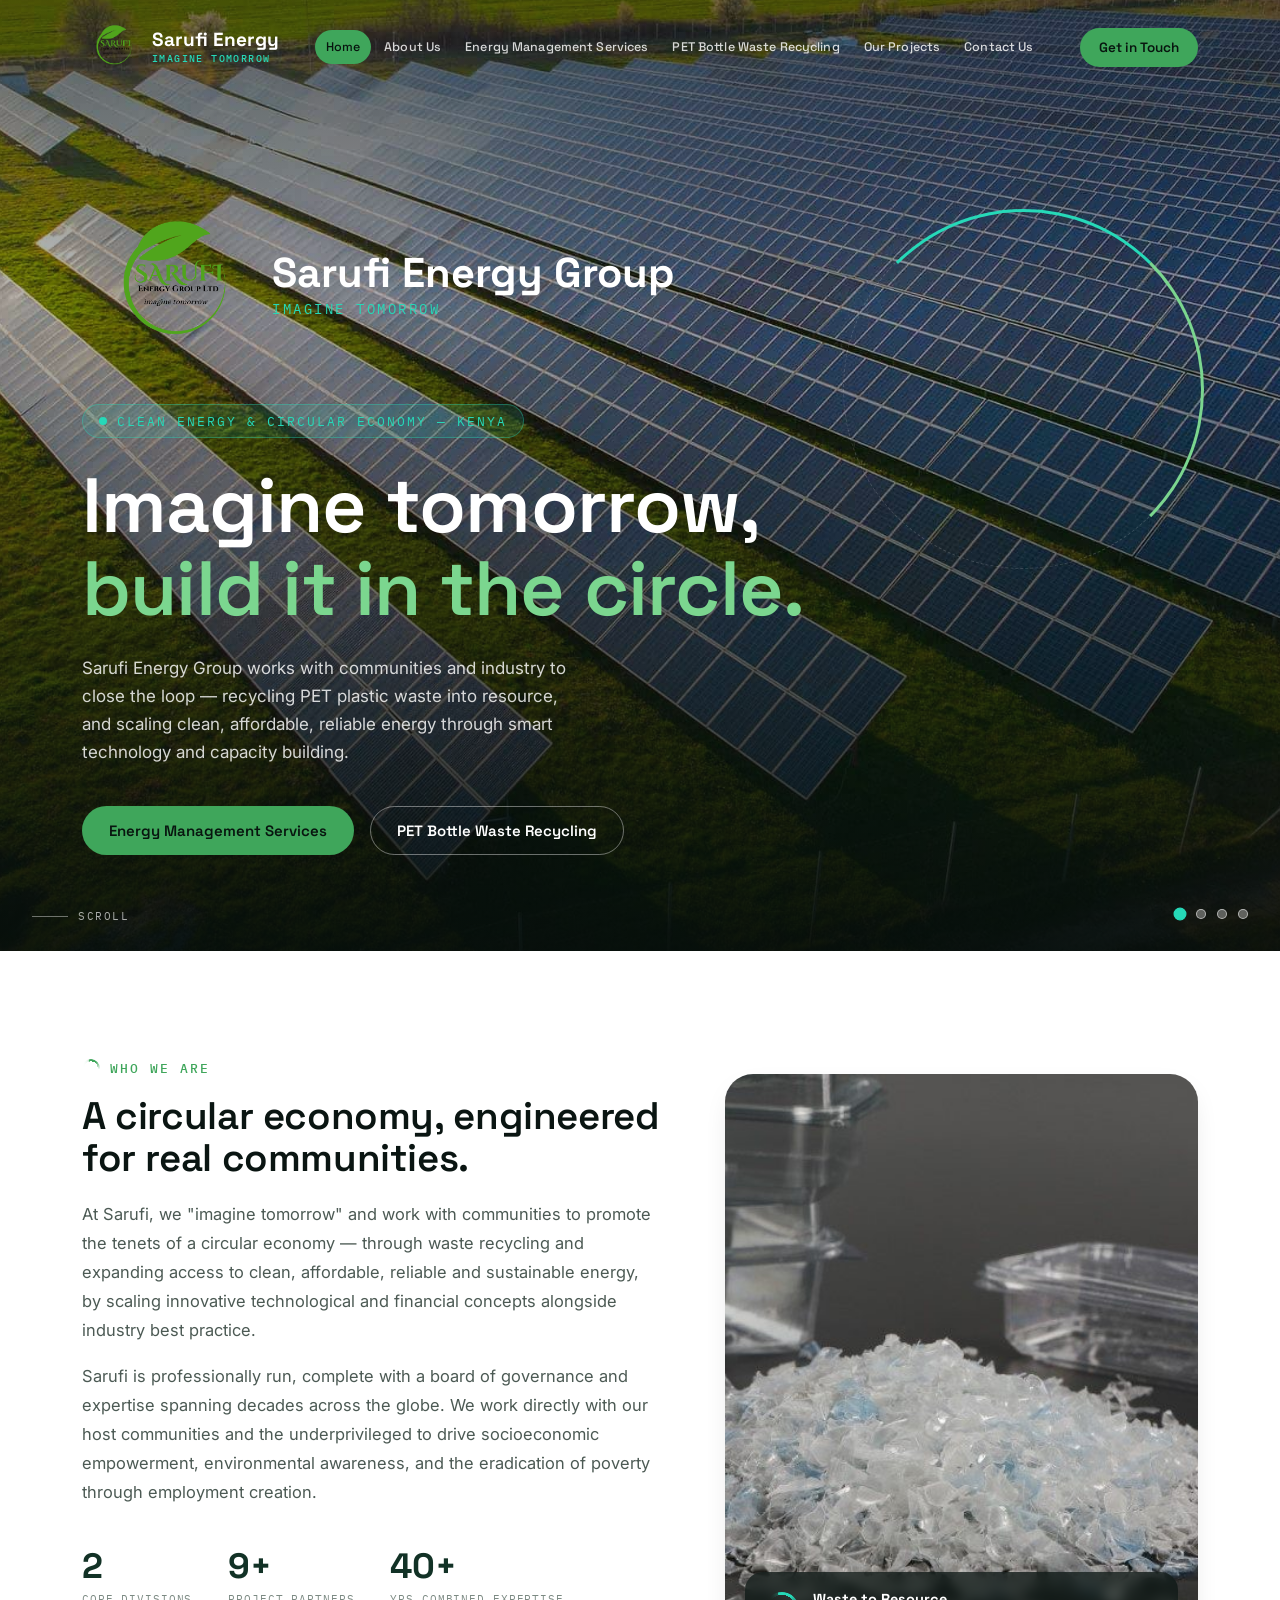
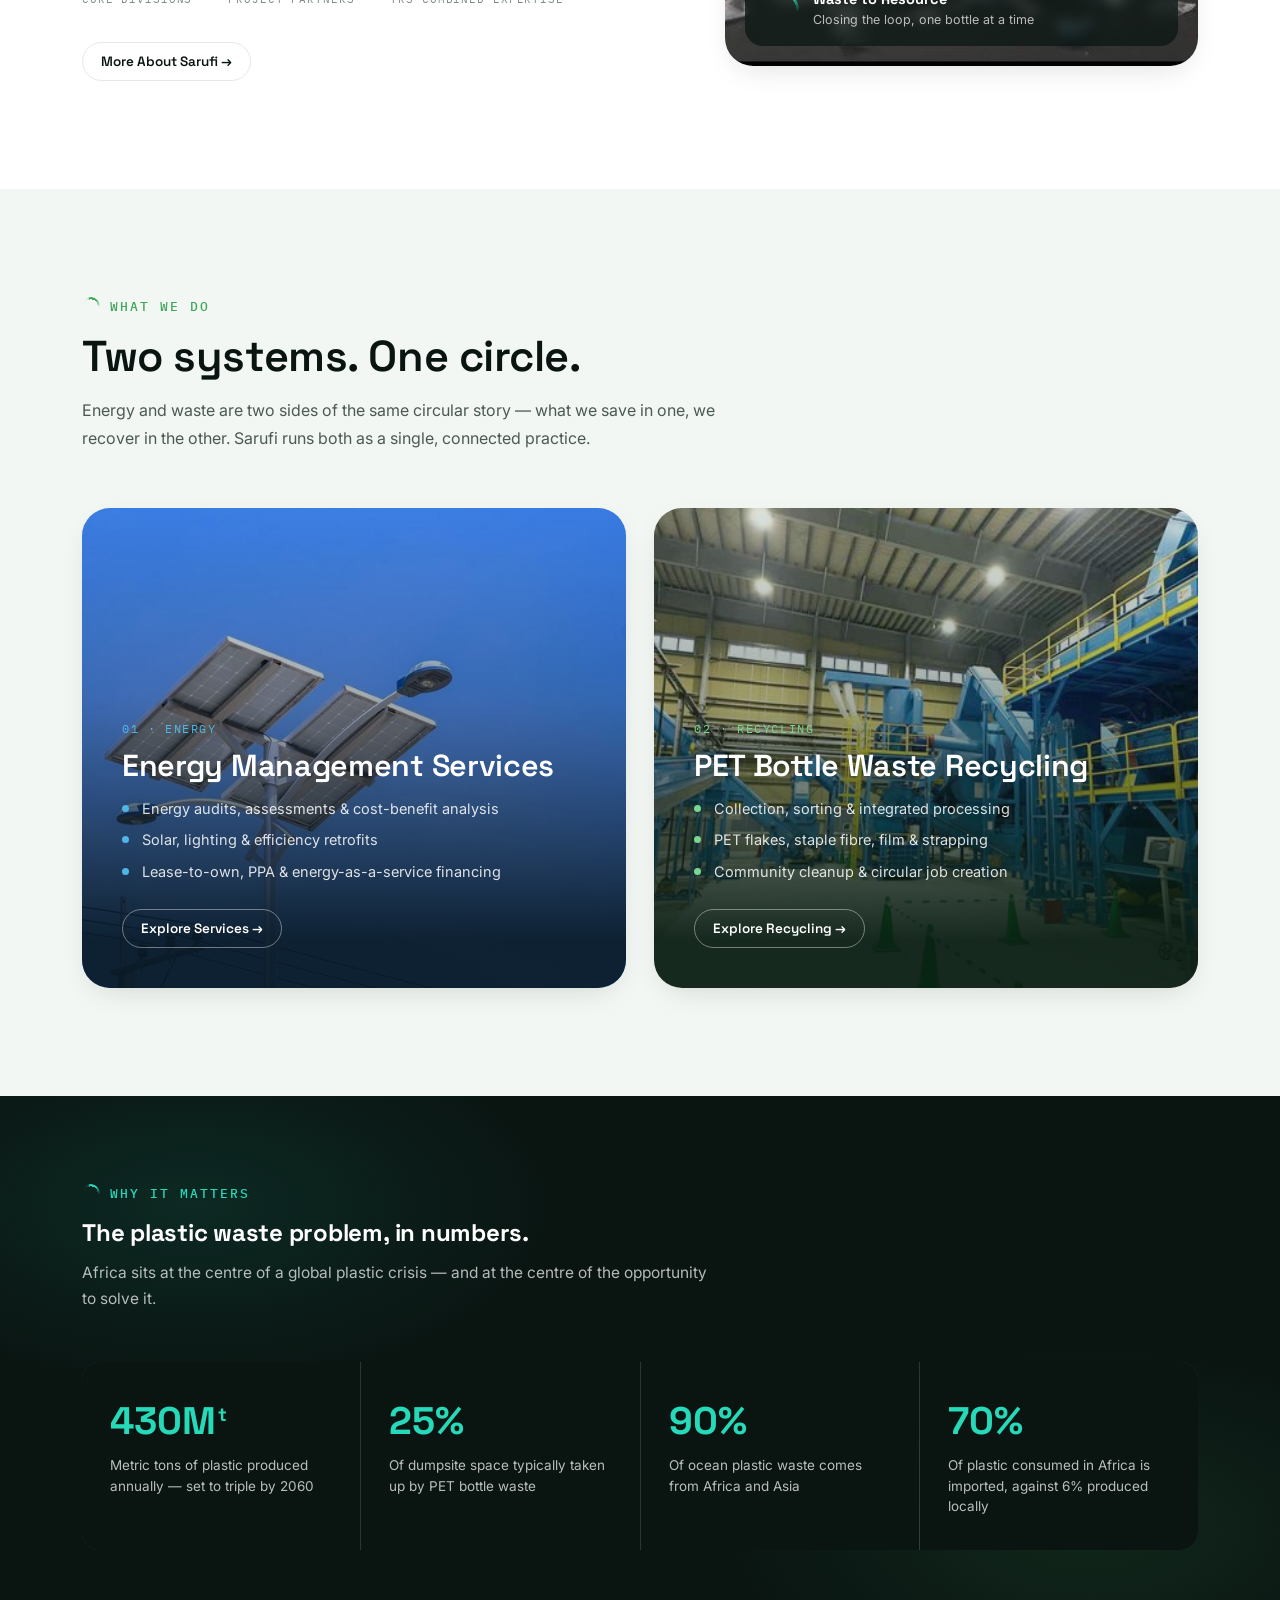
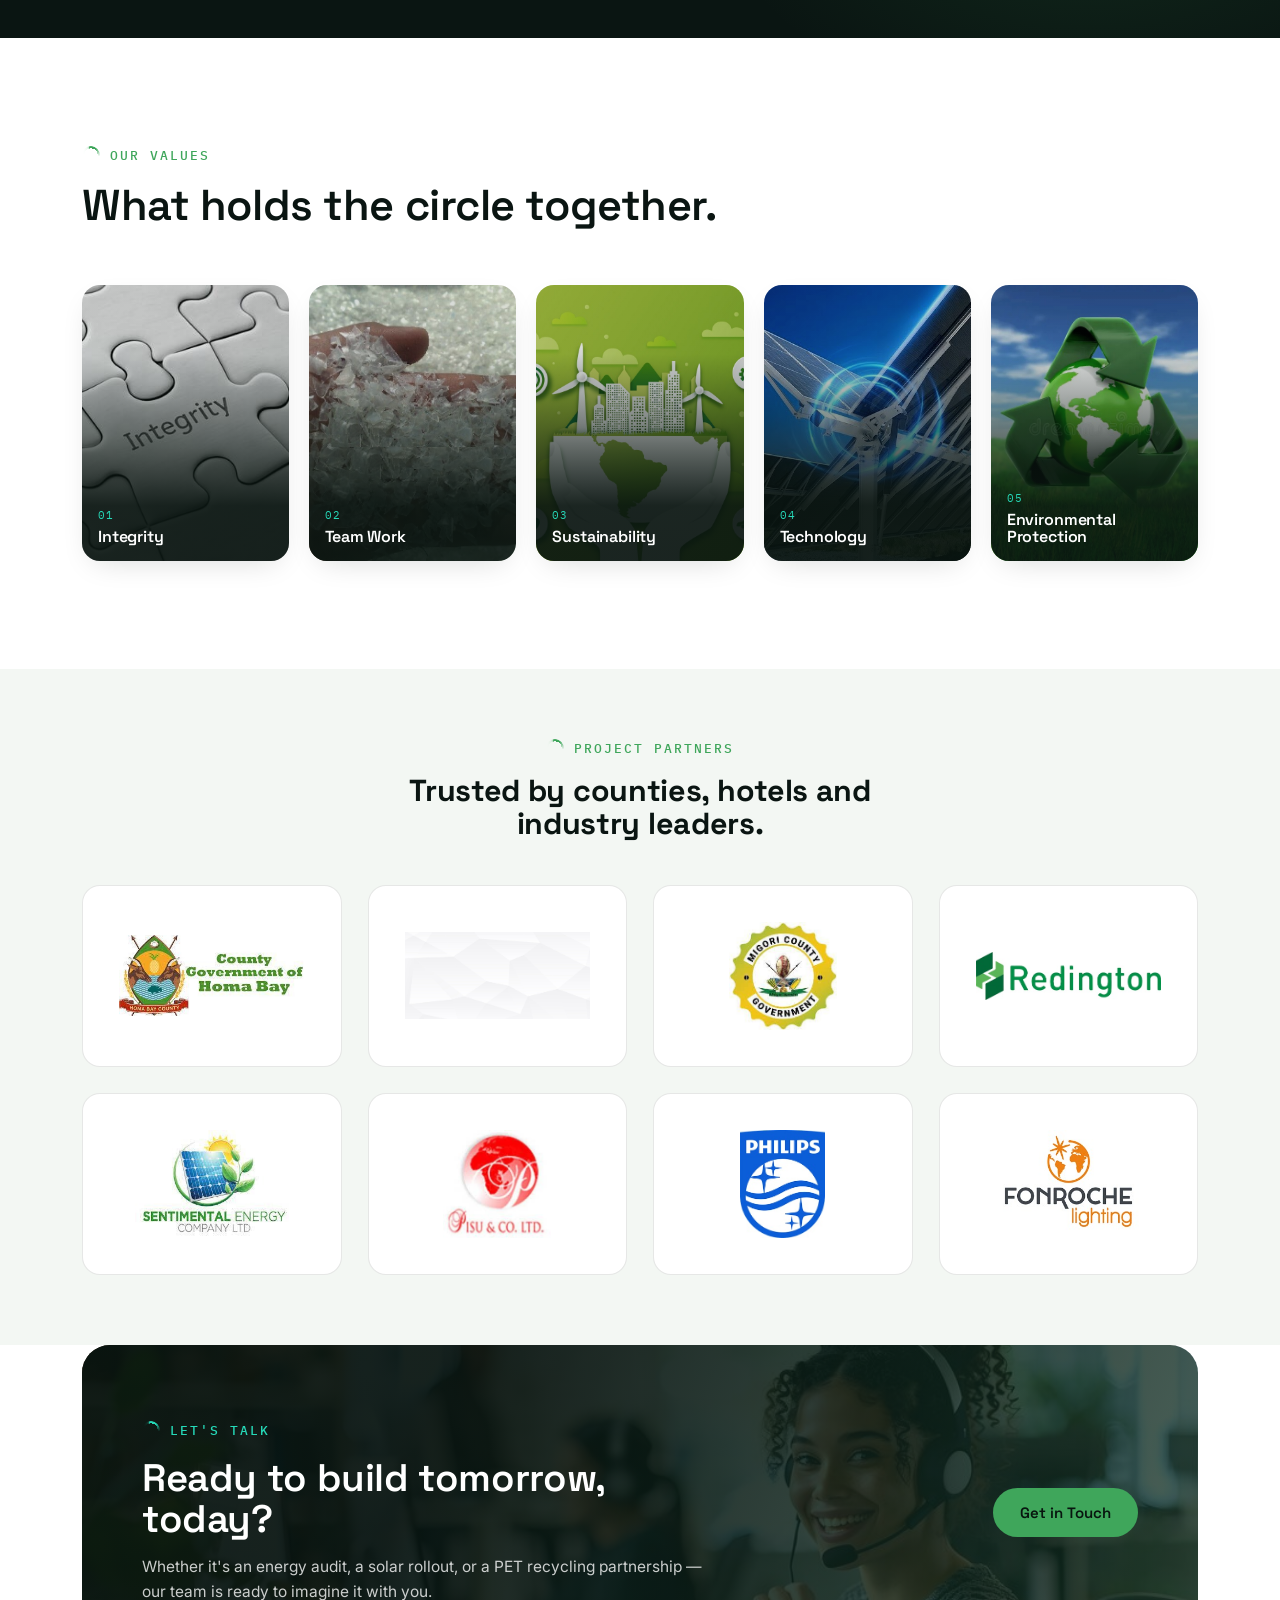
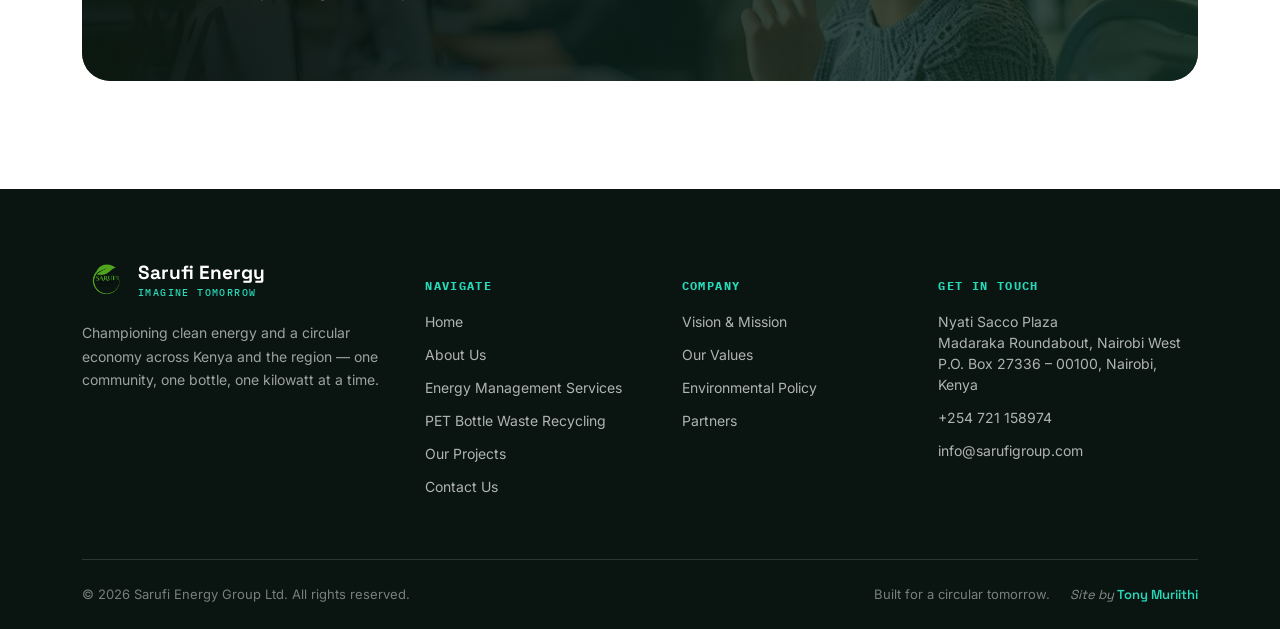
==== index.html @ 4d5aa644 "Add files via upload" ====
<!DOCTYPE html>
<html lang="en">
<head>
<meta charset="UTF-8">
<meta name="viewport" content="width=device-width, initial-scale=1.0">
<title>Sarufi Energy Group Ltd — Imagine Tomorrow</title>
<meta name="description" content="Sarufi Energy Group Ltd champions clean, affordable energy and PET plastic waste recycling across Kenya and the region — building a circular economy for a greener tomorrow.">
<link rel="icon" type="image/png" href="assets/sarufi-logo.png">
<link rel="preconnect" href="https://fonts.googleapis.com">
<link href="https://fonts.googleapis.com/css2?family=Space+Grotesk:wght@500;600;700&family=Inter:wght@400;500;600&family=IBM+Plex+Mono:wght@400;500&display=swap" rel="stylesheet">
<link rel="stylesheet" href="css/style.css">
</head>
<body>

<!-- ===== NAV ===== -->
<header class="site-nav">
  <div class="container nav-inner">
    <a href="index.html" class="nav-logo">
      <img src="assets/sarufi-logo.png" alt="Sarufi Energy Group logo">
      <span class="nav-logo-text">Sarufi Energy<span>IMAGINE TOMORROW</span></span>
    </a>
    <nav class="nav-links" id="navLinks">
      <a href="index.html" class="active">Home</a>
      <a href="about.html">About Us</a>
      <a href="energy-services.html">Energy Management Services</a>
      <a href="pet-recycling.html">PET Bottle Waste Recycling</a>
      <a href="projects.html">Our Projects</a>
      <a href="contact.html">Contact Us</a>
    </nav>
    <div class="nav-cta">
      <a href="contact.html" class="btn btn-primary btn-sm">Get in Touch</a>
      <button class="nav-burger" id="navBurger" aria-label="Toggle menu" aria-expanded="false"></button>
    </div>
  </div>
</header>

<!-- ===== HERO ===== -->
<section class="hero" id="heroCarousel">
  <div class="hero-slides">
    <div class="hero-slide active" style="background-image:url('assets/hero-solar.jpg');"></div>
    <div class="hero-slide" style="background-image:url('assets/solar-rows-sunset.jpg');"></div>
    <div class="hero-slide" style="background-image:url('assets/hero-pet-bales.jpg');"></div>
    <div class="hero-slide" style="background-image:url('assets/hero-recycling-bins.jpg');"></div>
  </div>
  <div class="hero-scrim"></div>
  <div class="loop-ring"></div>
  <div class="container hero-inner">
    <div class="hero-logo-feature">
      <img src="assets/sarufi-logo.png" alt="Sarufi Energy Group logo">
      <div class="hlf-text"><b>Sarufi Energy Group</b><span>IMAGINE TOMORROW</span></div>
    </div>
    <div class="hero-tag"><span class="loop-mark" style="display:inline-block;width:8px;height:8px;border-radius:50%;background:currentColor;"></span> Clean Energy &amp; Circular Economy — Kenya</div>
    <h1>Imagine tomorrow, <em>build it in the circle.</em></h1>
    <p class="hero-sub">Sarufi Energy Group works with communities and industry to close the loop — recycling PET plastic waste into resource, and scaling clean, affordable, reliable energy through smart technology and capacity building.</p>
    <div class="hero-actions">
      <a href="energy-services.html" class="btn btn-primary">Energy Management Services</a>
      <a href="pet-recycling.html" class="btn btn-outline">PET Bottle Waste Recycling</a>
    </div>
  </div>
  <div class="scroll-cue"><span class="line"></span> Scroll</div>
  <div class="hero-dots" id="heroDots">
    <button class="hero-dot active" data-idx="0" aria-label="Show slide 1"></button>
    <button class="hero-dot" data-idx="1" aria-label="Show slide 2"></button>
    <button class="hero-dot" data-idx="2" aria-label="Show slide 3"></button>
    <button class="hero-dot" data-idx="3" aria-label="Show slide 4"></button>
  </div>
</section>

<!-- ===== INTRO / ABOUT TEASER ===== -->
<section class="section bg-paper">
  <div class="container intro-grid">
    <div class="intro-copy reveal">
      <div class="eyebrow"><span class="loop-mark"></span> Who We Are</div>
      <h2 style="font-size:clamp(1.8rem,3vw,2.4rem); font-weight:600; margin-bottom:22px;">A circular economy, engineered for real communities.</h2>
      <p>At Sarufi, we "imagine tomorrow" and work with communities to promote the tenets of a circular economy — through waste recycling and expanding access to clean, affordable, reliable and sustainable energy, by scaling innovative technological and financial concepts alongside industry best practice.</p>
      <p>Sarufi is professionally run, complete with a board of governance and expertise spanning decades across the globe. We work directly with our host communities and the underprivileged to drive socioeconomic empowerment, environmental awareness, and the eradication of poverty through employment creation.</p>
      <div class="stat-row">
        <div class="stat-chip"><div class="num">2</div><div class="lbl">Core Divisions</div></div>
        <div class="stat-chip"><div class="num">9+</div><div class="lbl">Project Partners</div></div>
        <div class="stat-chip"><div class="num">40+</div><div class="lbl">Yrs Combined Expertise</div></div>
      </div>
      <div style="margin-top:36px;"><a href="about.html" class="btn btn-outline-dark btn-sm">More About Sarufi →</a></div>
    </div>
    <div class="intro-visual reveal">
      <img src="assets/team-solar-field.jpg" alt="PET plastic flakes ready for reprocessing at Sarufi">
      <div class="intro-visual-badge">
        <span class="loop-mark"></span>
        <div><b>Waste to Resource</b><span>Closing the loop, one bottle at a time</span></div>
      </div>
    </div>
  </div>
</section>

<!-- ===== TWO SYSTEMS ONE CIRCLE ===== -->
<section class="section bg-mist">
  <div class="container">
    <div class="section-head reveal">
      <div class="eyebrow"><span class="loop-mark"></span> What We Do</div>
      <h2>Two systems. One circle.</h2>
      <p>Energy and waste are two sides of the same circular story — what we save in one, we recover in the other. Sarufi runs both as a single, connected practice.</p>
    </div>
    <div class="pillars">
      <div class="pillar-card energy reveal">
        <div class="pc-bg" style="background-image:url('assets/solar-streetlight.jpg');"></div>
        <div class="pc-scrim"></div>
        <div class="pc-body">
          <span class="pc-tag">01 · Energy</span>
          <h3>Energy Management Services</h3>
          <ul>
            <li>Energy audits, assessments &amp; cost-benefit analysis</li>
            <li>Solar, lighting &amp; efficiency retrofits</li>
            <li>Lease-to-own, PPA &amp; energy-as-a-service financing</li>
          </ul>
          <a href="energy-services.html" class="btn btn-outline btn-sm">Explore Services →</a>
        </div>
      </div>
      <div class="pillar-card recycle reveal">
        <div class="pc-bg" style="background-image:url('assets/recycling-plant-interior.jpg');"></div>
        <div class="pc-scrim"></div>
        <div class="pc-body">
          <span class="pc-tag">02 · Recycling</span>
          <h3>PET Bottle Waste Recycling</h3>
          <ul>
            <li>Collection, sorting &amp; integrated processing</li>
            <li>PET flakes, staple fibre, film &amp; strapping</li>
            <li>Community cleanup &amp; circular job creation</li>
          </ul>
          <a href="pet-recycling.html" class="btn btn-outline btn-sm">Explore Recycling →</a>
        </div>
      </div>
    </div>
  </div>
</section>

<!-- ===== STAT BAND ===== -->
<section class="stat-band">
  <div class="container">
    <div class="stat-band-head reveal">
      <div class="eyebrow on-dark"><span class="loop-mark"></span> Why It Matters</div>
      <h2>The plastic waste problem, in numbers.</h2>
      <p>Africa sits at the centre of a global plastic crisis — and at the centre of the opportunity to solve it.</p>
    </div>
    <div class="stat-grid reveal">
      <div class="stat-cell">
        <div class="num"><span data-count="430">0</span>M<sup>t</sup></div>
        <div class="lbl">Metric tons of plastic produced annually — set to triple by 2060</div>
      </div>
      <div class="stat-cell">
        <div class="num"><span data-count="25">0</span>%</div>
        <div class="lbl">Of dumpsite space typically taken up by PET bottle waste</div>
      </div>
      <div class="stat-cell">
        <div class="num"><span data-count="90">0</span>%</div>
        <div class="lbl">Of ocean plastic waste comes from Africa and Asia</div>
      </div>
      <div class="stat-cell">
        <div class="num"><span data-count="70">0</span>%</div>
        <div class="lbl">Of plastic consumed in Africa is imported, against 6% produced locally</div>
      </div>
    </div>
  </div>
</section>

<!-- ===== VALUES ===== -->
<section class="section bg-paper">
  <div class="container">
    <div class="section-head reveal">
      <div class="eyebrow"><span class="loop-mark"></span> Our Values</div>
      <h2>What holds the circle together.</h2>
    </div>
    <div class="values-grid reveal">
      <div class="value-card">
        <img src="assets/integrity-puzzle.jpg" alt="Integrity">
        <div class="vc-scrim"></div>
        <div class="vc-txt"><div class="n">01</div><h4>Integrity</h4></div>
      </div>
      <div class="value-card">
        <img src="assets/gears-teamwork.jpg" alt="Team Work">
        <div class="vc-scrim"></div>
        <div class="vc-txt"><div class="n">02</div><h4>Team Work</h4></div>
      </div>
      <div class="value-card">
        <img src="assets/sustainability-illustration.jpg" alt="Sustainability">
        <div class="vc-scrim"></div>
        <div class="vc-txt"><div class="n">03</div><h4>Sustainability</h4></div>
      </div>
      <div class="value-card">
        <img src="assets/technology-solar-tracking.jpg" alt="Technology">
        <div class="vc-scrim"></div>
        <div class="vc-txt"><div class="n">04</div><h4>Technology</h4></div>
      </div>
      <div class="value-card">
        <img src="assets/environmental-protection-globe.jpg" alt="Environmental Protection">
        <div class="vc-scrim"></div>
        <div class="vc-txt"><div class="n">05</div><h4>Environmental Protection</h4></div>
      </div>
    </div>
  </div>
</section>

<!-- ===== PARTNERS ===== -->
<section class="partners-strip bg-mist">
  <div class="container">
    <div class="partners-head reveal">
      <div class="eyebrow" style="justify-content:center;"><span class="loop-mark"></span> Project Partners</div>
      <h2 style="font-size:1.9rem;">Trusted by counties, hotels and industry leaders.</h2>
    </div>
    <div class="partners-grid reveal">
      <div class="partner-logo"><img src="assets/partner-homabay.jpg" alt="County Government of Homa Bay"></div>
      <div class="partner-logo"><img src="assets/partner-redington.jpg" alt="Redington"></div>
      <div class="partner-logo"><img src="assets/partner-fonroche.jpg" alt="Fonroche Lighting"></div>
      <div class="partner-logo"><img src="assets/partner-hthium.jpg" alt="Hthium"></div>
      <div class="partner-logo"><img src="assets/partner-sentimental.jpg" alt="Sentimental Energy Company"></div>
      <div class="partner-logo"><img src="assets/partner-hillpark.jpg" alt="Hillpark Hotels"></div>
      <div class="partner-logo"><img src="assets/partner-pisu-hq.jpg" alt="Pisu & Co Ltd"></div>
      <div class="partner-logo"><img src="assets/partner-philips.jpg" alt="Philips"></div>
    </div>
  </div>
</section>

<!-- ===== CTA BANNER ===== -->
<section class="section bg-paper" style="padding-top:0;">
  <div class="container">
    <div class="cta-banner reveal">
      <div class="cb-bg" style="background-image:url('assets/customer-care-headset.jpg');"></div>
      <div class="cb-scrim"></div>
      <div class="cb-body">
        <div class="eyebrow on-dark"><span class="loop-mark"></span> Let's Talk</div>
        <h2>Ready to build tomorrow, today?</h2>
        <p>Whether it's an energy audit, a solar rollout, or a PET recycling partnership — our team is ready to imagine it with you.</p>
      </div>
      <div class="cb-actions">
        <a href="contact.html" class="btn btn-primary">Get in Touch</a>
      </div>
    </div>
  </div>
</section>

<!-- ===== FOOTER ===== -->
<footer class="site-footer">
  <div class="container">
    <div class="footer-grid">
      <div class="footer-brand">
        <a href="index.html" class="nav-logo">
          <img src="assets/sarufi-logo.png" alt="Sarufi Energy Group logo" style="height:44px;">
          <span class="nav-logo-text">Sarufi Energy<span>IMAGINE TOMORROW</span></span>
        </a>
        <p>Championing clean energy and a circular economy across Kenya and the region — one community, one bottle, one kilowatt at a time.</p>
      </div>
      <div class="footer-col">
        <h5>Navigate</h5>
        <a href="index.html">Home</a>
        <a href="about.html">About Us</a>
        <a href="energy-services.html">Energy Management Services</a>
        <a href="pet-recycling.html">PET Bottle Waste Recycling</a>
        <a href="projects.html">Our Projects</a>
        <a href="contact.html">Contact Us</a>
      </div>
      <div class="footer-col">
        <h5>Company</h5>
        <a href="about.html">Vision &amp; Mission</a>
        <a href="about.html#values">Our Values</a>
        <a href="about.html#policy">Environmental Policy</a>
        <a href="index.html#partners">Partners</a>
      </div>
      <div class="footer-col">
        <h5>Get in Touch</h5>
        <p>Nyati Sacco Plaza<br>Madaraka Roundabout, Nairobi West<br>P.O. Box 27336 – 00100, Nairobi, Kenya</p>
        <a href="tel:+254721158974">+254 721 158974</a>
        <a href="mailto:info@sarufigroup.com">info@sarufigroup.com</a>
      </div>
    </div>
    <div class="footer-bottom">
      <span>© <span class="cur-year">2026</span> Sarufi Energy Group Ltd. All rights reserved.</span>
      <div class="footer-bottom-right">
        <span>Built for a circular tomorrow.</span>
        <span class="footer-credit">Site by <a href="mailto:bentony424@gmail.com">Tony Muriithi</a></span>
      </div>
    </div>
  </div>
</footer>

<script src="js/main.js"></script>
</body>
</html>
---- css/style.css ----
/* =========================================================
   SARUFI ENERGY GROUP — Design System
   Palette: deep ink/forest greens (brand + circularity),
   circuit teal (tech/AI pulse), sky blue (energy accent).
   Type: Space Grotesk (display) + Inter (body) + IBM Plex Mono (data/eyebrows)
   Signature: "The Loop" — a rotating circular arc echoing the
   logo's leaf-in-circle mark and the circular-economy story.
   ========================================================= */

:root{
  --ink:        #0A1512;
  --forest:     #123226;
  --forest-2:   #17422F;
  --leaf:       #3FA65B;
  --leaf-light: #7BD68F;
  --circuit:    #26D9B8;
  --sky:        #1978B5;
  --sky-light:  #4FB6E8;
  --mist:       #F3F7F3;
  --paper:      #FFFFFF;
  --slate:      #4C5A54;
  --slate-2:    #7C8A83;
  --line:       rgba(10,21,18,0.10);
  --line-dark:  rgba(255,255,255,0.14);

  --radius-s: 10px;
  --radius-m: 18px;
  --radius-l: 28px;

  --shadow-soft: 0 20px 60px -20px rgba(10,21,18,0.35);
  --shadow-card: 0 10px 30px -12px rgba(10,21,18,0.18);

  --container: 1180px;
}

*,*::before,*::after{ box-sizing: border-box; }
html{ scroll-behavior: smooth; }
body{
  margin:0;
  font-family:'Inter', sans-serif;
  color: var(--ink);
  background: var(--paper);
  -webkit-font-smoothing: antialiased;
  overflow-x: hidden;
}
img{ max-width:100%; display:block; }
a{ color: inherit; text-decoration:none; }
ul{ margin:0; padding:0; list-style:none; }
h1,h2,h3,h4{
  font-family:'Space Grotesk', sans-serif;
  margin:0;
  line-height:1.08;
  letter-spacing:-0.01em;
}
p{ margin:0; }
.mono{ font-family:'IBM Plex Mono', monospace; }

.container{
  max-width: var(--container);
  margin: 0 auto;
  padding: 0 32px;
}

@media (max-width:640px){
  .container{ padding: 0 20px; }
}

/* ---------- Eyebrow / Loop signature ---------- */
.eyebrow{
  display:flex;
  align-items:center;
  gap:10px;
  font-family:'IBM Plex Mono', monospace;
  font-size:12.5px;
  letter-spacing:0.16em;
  text-transform:uppercase;
  color: var(--leaf);
  font-weight:500;
  margin-bottom:18px;
}
.eyebrow.on-dark{ color: var(--circuit); }
.eyebrow.blue{ color: var(--sky-light); }
.eyebrow .loop-mark{
  position:relative;
  width:18px; height:18px;
  border-radius:50%;
  flex-shrink:0;
  background: conic-gradient(from 0deg, currentColor 0deg, currentColor 35deg, transparent 100deg, transparent 360deg);
  -webkit-mask: radial-gradient(farthest-side, transparent calc(100% - 2.4px), #000 calc(100% - 2.4px));
          mask: radial-gradient(farthest-side, transparent calc(100% - 2.4px), #000 calc(100% - 2.4px));
  animation: loopSpin 2.4s linear infinite;
}
.eyebrow .loop-mark::after{
  content:'';
  position:absolute;
  top:-1.5px; left:50%;
  width:4.5px; height:4.5px;
  margin-left:-2.25px;
  border-radius:50%;
  background: currentColor;
  box-shadow: 0 0 6px currentColor, 0 0 2px currentColor;
}
@keyframes loopSpin{ to{ transform: rotate(360deg); } }
@media (prefers-reduced-motion: reduce){ .eyebrow .loop-mark{ animation:none; } }

/* ---------- Buttons ---------- */
.btn{
  display:inline-flex;
  align-items:center;
  gap:10px;
  padding:14px 26px;
  border-radius:999px;
  font-family:'Space Grotesk', sans-serif;
  font-weight:600;
  font-size:15px;
  border:1px solid transparent;
  cursor:pointer;
  transition: transform .25s ease, box-shadow .25s ease, background .25s ease, color .25s ease, border-color .25s ease;
  white-space:nowrap;
}
.btn-primary{ background: var(--leaf); color:#08150F; }
.btn-primary:hover{ background: var(--leaf-light); transform: translateY(-2px); box-shadow: var(--shadow-card); }
.btn-outline{ background: transparent; border-color: rgba(255,255,255,0.4); color:#fff; }
.btn-outline:hover{ border-color:#fff; background: rgba(255,255,255,0.08); transform: translateY(-2px); }
.btn-outline-dark{ background: transparent; border-color: var(--line); color: var(--ink); }
.btn-outline-dark:hover{ border-color: var(--ink); transform: translateY(-2px); }
.btn-sm{ padding:10px 18px; font-size:13.5px; }

/* ---------- Nav ---------- */
.site-nav{
  position: fixed; top:0; left:0; right:0; z-index:100;
  padding: 18px 0;
  transition: background .35s ease, padding .35s ease, box-shadow .35s ease;
}
.site-nav.solid{
  background: rgba(10,21,18,0.92);
  backdrop-filter: blur(10px);
  padding: 12px 0;
  box-shadow: 0 2px 24px rgba(0,0,0,0.25);
}
.nav-inner{
  display:flex; align-items:center; justify-content:space-between; gap:24px;
}
.nav-logo{ display:flex; align-items:center; gap:12px; }
.nav-logo img{ height:58px; width:auto; transition: height .3s ease; }
.site-nav.solid .nav-logo img{ height:44px; }
.nav-logo-text{ font-family:'Space Grotesk',sans-serif; color:#fff; font-weight:700; font-size:19px; line-height:1.1; }
.nav-logo-text span{ display:block; font-family:'IBM Plex Mono',monospace; font-size:10px; letter-spacing:.14em; color: var(--circuit); font-weight:500; margin-top:3px; }

.nav-links{ display:flex; align-items:center; gap:2px; }
.nav-links a{
  font-family:'Space Grotesk', sans-serif;
  font-size:12.5px;
  font-weight:500;
  letter-spacing:0.01em;
  color: rgba(255,255,255,0.82);
  padding:9px 11px;
  border-radius:999px;
  white-space:nowrap;
  transition: background .25s, color .25s;
}
.nav-links a:hover{ background: rgba(255,255,255,0.08); color:#fff; }
.nav-links a.active{ background: var(--leaf); color:#08150F; }

.nav-cta{ display:flex; align-items:center; gap:16px; }
.nav-burger{ display:none; width:40px; height:40px; border-radius:50%; border:1px solid var(--line-dark); background:transparent; cursor:pointer; position:relative; }
.nav-burger span, .nav-burger::before, .nav-burger::after{
  content:''; position:absolute; left:11px; right:11px; height:2px; background:#fff; border-radius:2px;
}
.nav-burger span{ top:19px; }
.nav-burger::before{ top:14px; }
.nav-burger::after{ top:24px; }

@media (max-width: 980px){
  .nav-links{
    position:fixed; top:0; right:0; height:100vh; width:78vw; max-width:340px;
    background: var(--ink); flex-direction:column; align-items:flex-start; justify-content:flex-start;
    padding:100px 28px 28px; gap:6px; transform: translateX(100%); transition: transform .4s ease;
    box-shadow: -20px 0 60px rgba(0,0,0,0.35);
  }
  .nav-links.open{ transform: translateX(0); }
  .nav-links a{ width:100%; padding:14px 16px; font-size:15px; }
  .nav-burger{ display:block; }
  .nav-cta .btn{ display:none; }
}

/* ---------- Hero (Home) ---------- */
.hero{
  position:relative;
  min-height: 100vh;
  display:flex; align-items:flex-end;
  color:#fff;
  overflow:hidden;
}
.hero-bg{
  position:absolute; inset:0;
  background-size: cover; background-position: center 62%;
  transform: scale(1.06);
}
.hero-slides{ position:absolute; inset:0; z-index:0; }
.hero-slide{
  position:absolute; inset:0;
  background-size:cover; background-position:center 60%;
  opacity:0; transform: scale(1.07);
  transition: opacity 1s ease;
}
.hero-slide.active{ opacity:1; }
.hero-slide.effect-slide-l.active{ animation: heroSlideL 1.3s cubic-bezier(.22,.68,0,1); }
.hero-slide.effect-slide-r.active{ animation: heroSlideR 1.3s cubic-bezier(.22,.68,0,1); }
.hero-slide.effect-kenburns.active{ animation: heroKenburns 5s ease-out forwards; }
.hero-slide.effect-wipe.active{ animation: heroWipe 1.1s cubic-bezier(.65,0,.35,1); }
@keyframes heroSlideL{ from{ opacity:0; transform: translateX(-5%) scale(1.1); } to{ opacity:1; transform: translateX(0) scale(1.07); } }
@keyframes heroSlideR{ from{ opacity:0; transform: translateX(5%) scale(1.1); } to{ opacity:1; transform: translateX(0) scale(1.07); } }
@keyframes heroKenburns{ from{ opacity:0; transform: scale(1.16); } 15%{ opacity:1; } to{ opacity:1; transform: scale(1.03); } }
@keyframes heroWipe{ from{ opacity:1; clip-path: polygon(0 0, 0 0, 0 100%, 0 100%); } to{ opacity:1; clip-path: polygon(0 0, 100% 0, 100% 100%, 0 100%); } }
@media (prefers-reduced-motion: reduce){
  .hero-slide.effect-slide-l.active, .hero-slide.effect-slide-r.active, .hero-slide.effect-kenburns.active, .hero-slide.effect-wipe.active{ animation:none; }
}
.hero-dots{
  position:absolute; right:32px; bottom:32px; z-index:3;
  display:flex; gap:11px;
}
.hero-dot{
  width:10px; height:10px; border-radius:50%; padding:0; cursor:pointer;
  background: rgba(255,255,255,0.32); border:1px solid rgba(255,255,255,0.55);
  transition: background .3s ease, transform .3s ease, border-color .3s ease;
}
.hero-dot:hover{ background: rgba(255,255,255,0.6); }
.hero-dot.active{ background: var(--circuit); border-color: var(--circuit); transform: scale(1.3); }
@media (max-width:640px){ .hero-dots{ right:20px; bottom:70px; } }

.hero-logo-feature{ display:flex; align-items:center; gap:22px; margin-bottom:36px; }
.hero-logo-feature img{ height:168px; width:auto; filter: drop-shadow(0 16px 40px rgba(0,0,0,0.5)); }
.hero-logo-feature .hlf-text{ font-family:'Space Grotesk',sans-serif; color:#fff; line-height:1.12; }
.hero-logo-feature .hlf-text b{ display:block; font-size:2.6rem; font-weight:700; }
.hero-logo-feature .hlf-text span{ display:block; font-family:'IBM Plex Mono',monospace; font-size:14px; letter-spacing:0.18em; color: var(--circuit); margin-top:6px; }
@media (max-width:760px){
  .hero-logo-feature{ gap:14px; margin-bottom:24px; }
  .hero-logo-feature img{ height:88px; }
  .hero-logo-feature .hlf-text b{ font-size:1.5rem; }
  .hero-logo-feature .hlf-text span{ font-size:11px; }
}
.hero-scrim{
  position:absolute; inset:0;
  background:
    linear-gradient(0deg, rgba(6,14,11,0.94) 0%, rgba(6,14,11,0.55) 42%, rgba(6,14,11,0.28) 68%, rgba(6,14,11,0.55) 100%);
}
.hero-inner{ position:relative; z-index:2; padding-bottom: 96px; padding-top:200px; width:100%; }
.hero-tag{
  display:inline-flex; align-items:center; gap:10px;
  font-family:'IBM Plex Mono', monospace; font-size:12.5px; letter-spacing:0.16em; text-transform:uppercase;
  color: var(--circuit); background: rgba(38,217,184,0.12); border:1px solid rgba(38,217,184,0.35);
  padding:8px 16px; border-radius:999px; margin-bottom:26px;
}
.hero h1{
  font-size: clamp(2.6rem, 6vw, 5.1rem);
  max-width: 15ch;
  font-weight:600;
}
.hero h1 em{ font-style:normal; color: var(--leaf-light); }
.hero-sub{
  margin-top:24px; max-width:46ch; font-size:17px; line-height:1.65; color: rgba(255,255,255,0.82);
}
.hero-actions{ display:flex; gap:16px; margin-top:40px; flex-wrap:wrap; }

.loop-ring{
  position:absolute; right:6%; top:22%;
  width:min(30vw, 360px); height:min(30vw,360px);
  border-radius:50%;
  border: 1.5px dashed rgba(255,255,255,0.16);
  z-index:1;
}
.loop-ring::before{
  content:''; position:absolute; inset:-1.5px;
  border-radius:50%;
  border: 3px solid transparent;
  border-top-color: var(--circuit);
  border-right-color: var(--leaf-light);
  animation: spin 14s linear infinite;
}
@keyframes spin{ to{ transform: rotate(360deg); } }
@media (prefers-reduced-motion: reduce){ .loop-ring::before{ animation:none; } }
@media (max-width: 760px){ .loop-ring{ display:none; } }

.scroll-cue{
  position:absolute; left:32px; bottom:28px; z-index:2;
  display:flex; align-items:center; gap:10px;
  font-family:'IBM Plex Mono',monospace; font-size:11px; letter-spacing:0.14em; text-transform:uppercase;
  color: rgba(255,255,255,0.65);
}
.scroll-cue .line{ width:36px; height:1px; background: rgba(255,255,255,0.4); position:relative; overflow:hidden; }
.scroll-cue .line::after{ content:''; position:absolute; left:-100%; top:0; width:100%; height:100%; background: var(--circuit); animation: slide 2.4s ease-in-out infinite; }
@keyframes slide{ 50%{ left:100%; } 100%{ left:100%; } }

/* ---------- Page (inner) hero ---------- */
.page-hero{
  position:relative; color:#fff; padding: 190px 0 110px;
  background-size: cover; background-position:center;
  overflow:hidden;
}
.page-hero .hero-scrim{ background: linear-gradient(100deg, rgba(7,16,13,0.94) 15%, rgba(7,16,13,0.72) 55%, rgba(9,30,24,0.55) 100%); }
.page-hero-inner{ position:relative; z-index:2; }
.page-hero h1{ font-size: clamp(2.2rem, 4.6vw, 3.6rem); max-width: 18ch; font-weight:600; }
.page-hero .crumb{
  font-family:'IBM Plex Mono',monospace; font-size:12px; letter-spacing:0.14em; text-transform:uppercase;
  color: var(--circuit); margin-bottom:18px; display:flex; align-items:center; gap:8px;
}
.page-hero p.lead{ margin-top:20px; max-width:60ch; font-size:16.5px; line-height:1.7; color:rgba(255,255,255,0.82); }

/* ---------- Sections generic ---------- */
section{ position:relative; }
.section{ padding: 108px 0; }
.section-tight{ padding: 76px 0; }
.bg-mist{ background: var(--mist); }
.bg-ink{ background: var(--ink); color:#fff; }
.bg-forest{ background: var(--forest); color:#fff; }
.bg-paper{ background: var(--paper); }

.section-head{ max-width: 640px; margin-bottom:56px; }
.section-head h2{ font-size: clamp(1.9rem, 3.4vw, 2.7rem); font-weight:600; }
.section-head p{ margin-top:18px; font-size:16px; line-height:1.7; color: var(--slate); }
.bg-ink .section-head p, .bg-forest .section-head p{ color: rgba(255,255,255,0.72); }

/* ---------- Intro / About teaser (home) ---------- */
.intro-grid{ display:grid; grid-template-columns: 1.1fr 0.9fr; gap:64px; align-items:center; }
.intro-copy p{ font-size:16.5px; line-height:1.75; color: var(--slate); margin-bottom:18px; }
.stat-row{ display:flex; gap:36px; margin-top:36px; flex-wrap:wrap; }
.stat-chip{ }
.stat-chip .num{ font-family:'Space Grotesk',sans-serif; font-size:2.2rem; font-weight:700; color: var(--forest); }
.stat-chip .lbl{ font-family:'IBM Plex Mono',monospace; font-size:11px; letter-spacing:0.08em; text-transform:uppercase; color: var(--slate-2); margin-top:4px; }
.intro-visual{ position:relative; border-radius: var(--radius-l); overflow:hidden; box-shadow: var(--shadow-card); }
.intro-visual img{ width:100%; height:100%; object-fit:cover; aspect-ratio: 4/5; }
.intro-visual-badge{
  position:absolute; left:20px; bottom:20px; right:20px;
  background: rgba(10,21,18,0.72); backdrop-filter: blur(6px);
  border-radius: var(--radius-m); padding:18px 20px; color:#fff;
  display:flex; align-items:center; gap:14px;
}
.intro-visual-badge .loop-mark{
  width:34px;height:34px;border-radius:50%; flex-shrink:0; position:relative;
  background: conic-gradient(from 0deg, var(--circuit) 0deg, var(--circuit) 35deg, transparent 100deg, transparent 360deg);
  -webkit-mask: radial-gradient(farthest-side, transparent calc(100% - 3px), #000 calc(100% - 3px));
          mask: radial-gradient(farthest-side, transparent calc(100% - 3px), #000 calc(100% - 3px));
  animation: loopSpin 2.4s linear infinite;
}
.intro-visual-badge .loop-mark::after{
  content:''; position:absolute; top:-2px; left:50%; width:7px; height:7px; margin-left:-3.5px;
  border-radius:50%; background: var(--circuit); box-shadow: 0 0 8px var(--circuit);
}
.intro-visual-badge b{ font-family:'Space Grotesk',sans-serif; display:block; font-size:14.5px; }
.intro-visual-badge span{ font-size:12.5px; color: rgba(255,255,255,0.7); }

@media (max-width: 900px){
  .intro-grid{ grid-template-columns:1fr; }
  .intro-visual{ order:-1; }
}

/* ---------- Twin-pillar cards (home) ---------- */
.pillars{ display:grid; grid-template-columns: 1fr 1fr; gap:28px; }
.pillar-card{
  border-radius: var(--radius-l);
  overflow:hidden;
  position:relative;
  min-height: 480px;
  display:flex; flex-direction:column; justify-content:flex-end;
  color:#fff;
  box-shadow: var(--shadow-card);
}
.pillar-card .pc-bg{ position:absolute; inset:0; background-size:cover; background-position:center; transition: transform .6s ease; }
.pillar-card:hover .pc-bg{ transform: scale(1.06); }
.pillar-card .pc-scrim{ position:absolute; inset:0; }
.pillar-card.energy .pc-scrim{ background: linear-gradient(0deg, rgba(8,25,38,0.94) 10%, rgba(8,25,38,0.35) 60%, rgba(15,55,80,0.15) 100%); }
.pillar-card.recycle .pc-scrim{ background: linear-gradient(0deg, rgba(8,28,18,0.94) 10%, rgba(8,28,18,0.35) 60%, rgba(15,60,40,0.15) 100%); }
.pc-body{ position:relative; z-index:2; padding: 40px; }
.pc-tag{ font-family:'IBM Plex Mono',monospace; font-size:11.5px; letter-spacing:0.14em; text-transform:uppercase; margin-bottom:14px; display:block; }
.pillar-card.energy .pc-tag{ color: var(--sky-light); }
.pillar-card.recycle .pc-tag{ color: var(--leaf-light); }
.pc-body h3{ font-size: 1.9rem; font-weight:600; margin-bottom:14px; }
.pc-body ul{ margin-bottom:26px; }
.pc-body li{ font-size:14.5px; line-height:1.6; color: rgba(255,255,255,0.85); padding-left:20px; position:relative; margin-bottom:8px; }
.pc-body li::before{ content:''; position:absolute; left:0; top:8px; width:7px; height:7px; border-radius:50%; }
.pillar-card.energy li::before{ background: var(--sky-light); }
.pillar-card.recycle li::before{ background: var(--leaf-light); }

@media (max-width: 860px){ .pillars{ grid-template-columns:1fr; } }

/* ---------- Stat band ---------- */
.stat-band{ background: var(--ink); color:#fff; padding: 88px 0; position:relative; overflow:hidden; }
.stat-band::before{
  content:''; position:absolute; inset:0;
  background: radial-gradient(600px 300px at 15% 20%, rgba(38,217,184,0.10), transparent 60%),
              radial-gradient(600px 300px at 85% 80%, rgba(63,166,91,0.12), transparent 60%);
}
.stat-band .container{ position:relative; z-index:1; }
.stat-band-head{ max-width:640px; margin-bottom:50px; }
.stat-band-head p{ color: rgba(255,255,255,0.7); margin-top:14px; font-size:15.5px; line-height:1.7; }
.stat-grid{ display:grid; grid-template-columns: repeat(4,1fr); gap:1px; background: var(--line-dark); border-radius: var(--radius-m); overflow:hidden; }
.stat-cell{ background: var(--ink); padding: 34px 28px; }
.stat-cell .num{ font-family:'Space Grotesk',sans-serif; font-size: clamp(1.9rem,3vw,2.6rem); font-weight:700; color: var(--circuit); }
.stat-cell .num sup{ font-size:0.5em; margin-left:2px; }
.stat-cell .lbl{ margin-top:10px; font-size:13.5px; line-height:1.5; color: rgba(255,255,255,0.72); }
@media (max-width: 900px){ .stat-grid{ grid-template-columns: repeat(2,1fr); } }

/* ---------- Values ---------- */
.values-grid{ display:grid; grid-template-columns: repeat(5,1fr); gap:20px; }
.value-card{
  border-radius: var(--radius-m);
  overflow:hidden;
  position:relative;
  aspect-ratio: 3/4;
  box-shadow: var(--shadow-card);
}
.value-card img{ position:absolute; inset:0; width:100%; height:100%; object-fit:cover; filter: saturate(0.9); transition: transform .5s ease; }
.value-card:hover img{ transform: scale(1.08); }
.value-card .vc-scrim{ position:absolute; inset:0; background: linear-gradient(0deg, rgba(9,20,16,0.92) 20%, rgba(9,20,16,0.15) 75%); }
.value-card .vc-txt{ position:absolute; left:16px; right:16px; bottom:16px; color:#fff; z-index:2; }
.value-card .vc-txt .n{ font-family:'IBM Plex Mono',monospace; font-size:11px; color: var(--circuit); letter-spacing:0.1em; }
.value-card .vc-txt h4{ font-size:16px; margin-top:6px; font-weight:600; }
@media (max-width: 980px){ .values-grid{ grid-template-columns: repeat(3,1fr); } }
@media (max-width: 620px){ .values-grid{ grid-template-columns: repeat(2,1fr); } }

/* ---------- Partners ---------- */
.partners-strip{ padding: 70px 0; }
.partners-head{ text-align:center; max-width:560px; margin: 0 auto 44px; }
.partners-head p{ color: var(--slate); margin-top:12px; }
.partners-grid{ display:grid; grid-template-columns: repeat(4, 1fr); gap:26px; align-items:stretch; }
.partner-logo{
  background:#fff; border:1px solid var(--line); border-radius: var(--radius-m);
  display:flex; align-items:center; justify-content:center; padding:36px;
  min-height:170px; transition: box-shadow .25s ease, transform .25s ease, border-color .25s ease;
}
.partner-logo:hover{ box-shadow: var(--shadow-card); transform: translateY(-3px); border-color: rgba(63,166,91,0.35); }
.partner-logo img{ max-height:108px; max-width:100%; object-fit:contain; }
@media (max-width: 900px){ .partners-grid{ grid-template-columns: repeat(3,1fr); } .partner-logo{ min-height:150px; padding:28px; } .partner-logo img{ max-height:90px; } }
@media (max-width: 560px){ .partners-grid{ grid-template-columns: repeat(2,1fr); } .partner-logo{ min-height:130px; padding:22px; } .partner-logo img{ max-height:74px; } }

/* ---------- CTA banner ---------- */
.cta-banner{
  position:relative; border-radius: var(--radius-l); overflow:hidden; color:#fff;
  padding: 76px 60px; text-align:left;
  display:flex; align-items:center; justify-content:space-between; gap:40px; flex-wrap:wrap;
}
.cta-banner .cb-bg{ position:absolute; inset:0; background-size:cover; background-position:center; }
.cta-banner .cb-scrim{ position:absolute; inset:0; background: linear-gradient(115deg, rgba(8,20,16,0.94) 30%, rgba(18,50,38,0.75) 100%); }
.cta-banner .cb-body{ position:relative; z-index:2; max-width:560px; }
.cta-banner h2{ font-size: clamp(1.7rem,3vw,2.4rem); font-weight:600; }
.cta-banner p{ margin-top:14px; color: rgba(255,255,255,0.78); font-size:15.5px; line-height:1.65; }
.cta-banner .cb-actions{ position:relative; z-index:2; }

/* ---------- Footer ---------- */
footer.site-footer{ background: var(--ink); color: rgba(255,255,255,0.75); padding: 70px 0 26px; }
.footer-grid{ display:grid; grid-template-columns: 1.4fr 1fr 1fr 1.2fr; gap:40px; padding-bottom:50px; border-bottom:1px solid var(--line-dark); }
.footer-brand .nav-logo-text{ color:#fff; }
.footer-brand p{ margin-top:18px; font-size:14px; line-height:1.7; max-width:34ch; color: rgba(255,255,255,0.6); }
.footer-col h5{ font-family:'IBM Plex Mono',monospace; font-size:11.5px; letter-spacing:0.12em; text-transform:uppercase; color: var(--circuit); margin-bottom:18px; }
.footer-col a, .footer-col p{ display:block; font-size:14px; color: rgba(255,255,255,0.68); margin-bottom:12px; line-height:1.5; transition: color .2s; }
.footer-col a:hover{ color:#fff; }
.footer-bottom{ display:flex; justify-content:space-between; align-items:center; padding-top:26px; font-size:13px; color: rgba(255,255,255,0.45); flex-wrap:wrap; gap:14px; }
.footer-bottom a{ color: rgba(255,255,255,0.45); }
.footer-bottom a:hover{ color:#fff; }
.footer-bottom-right{ display:flex; align-items:center; gap:20px; flex-wrap:wrap; }
.footer-credit{ font-family:'Space Grotesk', sans-serif; font-style:italic; color: rgba(255,255,255,0.5); }
.footer-credit a{ font-style:normal; font-weight:600; color: var(--circuit); }
.footer-credit a:hover{ text-decoration:underline; color:#fff; }
@media (max-width: 900px){ .footer-grid{ grid-template-columns: 1fr 1fr; } }
@media (max-width: 560px){ .footer-grid{ grid-template-columns: 1fr; } }

/* ---------- Reveal on scroll ---------- */
.reveal{ opacity:0; transform: translateY(24px); transition: opacity .7s ease, transform .7s ease; }
.reveal.in{ opacity:1; transform:none; }

/* ---------- Service rows (Energy / Recycling pages) ---------- */
.svc-row{ display:grid; grid-template-columns: 0.9fr 1.1fr; gap:56px; align-items:center; padding: 64px 0; border-bottom:1px solid var(--line); }
.svc-row:last-child{ border-bottom:none; }
.svc-row.rev{ grid-template-columns: 1.1fr 0.9fr; }
.svc-row.rev .svc-media{ order:2; }
.svc-media{ border-radius: var(--radius-l); overflow:hidden; box-shadow: var(--shadow-card); aspect-ratio: 5/4; }
.svc-media img{ width:100%; height:100%; object-fit:cover; }
.svc-index{ font-family:'IBM Plex Mono',monospace; font-size:12.5px; color: var(--sky); letter-spacing:0.1em; margin-bottom:14px; display:block; }

/* ---------- Vision & Mission (lively cards) ---------- */
.vm-grid{ display:grid; grid-template-columns:1fr 1fr; gap:28px; }
.vm-card{
  position:relative; overflow:hidden;
  border-radius: var(--radius-l);
  padding:46px 40px;
  border:1px solid rgba(255,255,255,0.14);
  transition: transform .35s ease, border-color .35s ease;
}
.vm-card:hover{ transform: translateY(-5px); border-color: rgba(255,255,255,0.32); }
.vm-card.vision{ background: linear-gradient(155deg, rgba(38,217,184,0.12), rgba(255,255,255,0.03) 60%); }
.vm-card.mission{ background: linear-gradient(155deg, rgba(123,214,143,0.12), rgba(255,255,255,0.03) 60%); }
.vm-icon{
  width:64px; height:64px; border-radius:50%;
  display:flex; align-items:center; justify-content:center;
  margin-bottom:26px; position:relative; z-index:2;
}
.vm-card.vision .vm-icon{ background: rgba(38,217,184,0.18); color:#26D9B8; }
.vm-card.mission .vm-icon{ background: rgba(123,214,143,0.18); color:#7BD68F; }
.vm-icon svg{ width:28px; height:28px; }
.vm-tag{ font-family:'IBM Plex Mono',monospace; font-size:11px; letter-spacing:0.16em; text-transform:uppercase; opacity:0.55; margin-bottom:10px; position:relative; z-index:2; color:#fff; }
.vm-card h4{ color:#fff; font-size:1.5rem; font-weight:600; margin-bottom:18px; position:relative; z-index:2; font-family:'Space Grotesk',sans-serif; }
.vm-card p{ color:rgba(255,255,255,0.75); font-size:15.5px; line-height:1.75; position:relative; z-index:2; }
.vm-bignum{
  position:absolute; right:-6px; bottom:-54px;
  font-family:'Space Grotesk',sans-serif; font-weight:700; font-size:10.5rem; line-height:1;
  color: rgba(255,255,255,0.045); z-index:1; user-select:none; pointer-events:none;
}
@media (max-width:760px){ .vm-grid{ grid-template-columns:1fr; } .vm-card{ padding:36px 30px; } }
.svc-copy h3{ font-size: clamp(1.4rem,2.4vw,1.9rem); font-weight:600; margin-bottom:16px; }
.svc-copy p{ color: var(--slate); font-size:15.5px; line-height:1.75; margin-bottom:14px; }
.svc-copy ul{ margin-top:16px; }
.svc-copy li{ font-size:14.5px; line-height:1.6; color: var(--slate); padding-left:22px; position:relative; margin-bottom:10px; }
.svc-copy li::before{ content:'→'; position:absolute; left:0; top:0; color: var(--sky); font-weight:600; }
.pet-copy li::before{ color: var(--leaf); }
@media (max-width: 860px){
  .svc-row, .svc-row.rev{ grid-template-columns:1fr; gap:28px; }
  .svc-row.rev .svc-media{ order:0; }
}

/* ---------- Why cards (energy/recycling grids) ---------- */
.why-grid{ display:grid; grid-template-columns: repeat(3,1fr); gap:24px; }
.why-card{ background:#fff; border:1px solid var(--line); border-radius: var(--radius-m); padding:32px 28px; box-shadow: var(--shadow-card); }
.why-card .wi{ width:46px; height:46px; border-radius:50%; display:flex; align-items:center; justify-content:center; margin-bottom:20px; background: rgba(25,120,181,0.1); color: var(--sky); font-family:'Space Grotesk',sans-serif; font-weight:700; }
.pet-theme .why-card .wi{ background: rgba(63,166,91,0.12); color: var(--forest); }
.why-card h4{ font-size:17px; font-weight:600; margin-bottom:10px; }
.why-card p{ font-size:14.5px; line-height:1.65; color: var(--slate); }
@media (max-width: 900px){ .why-grid{ grid-template-columns: repeat(2,1fr); } }
@media (max-width: 620px){ .why-grid{ grid-template-columns: 1fr; } }

/* ---------- Process flow (recycling) ---------- */
.flow{ display:flex; align-items:stretch; gap:0; overflow-x:auto; padding-bottom:12px; }
.flow-step{ flex:1 1 0; min-width:190px; position:relative; padding: 30px 24px; background:#fff; border:1px solid var(--line); }
.flow-step:not(:last-child){ border-right:none; }
.flow-step:first-child{ border-radius: var(--radius-m) 0 0 var(--radius-m); }
.flow-step:last-child{ border-radius: 0 var(--radius-m) var(--radius-m) 0; }
.flow-step .fs-n{ font-family:'IBM Plex Mono',monospace; font-size:11px; color: var(--leaf); letter-spacing:0.1em; }
.flow-step h5{ font-family:'Space Grotesk',sans-serif; font-size:15.5px; font-weight:600; margin: 10px 0 12px; }
.flow-step ul li{ font-size:12.5px; color: var(--slate); line-height:1.6; margin-bottom:4px; }
.flow-arrow{ display:flex; align-items:center; justify-content:center; width:28px; color: var(--leaf); font-size:18px; flex-shrink:0; }
@media (max-width: 900px){ .flow{ flex-direction:column; } .flow-arrow{ transform:rotate(90deg); width:100%; padding:6px 0; } .flow-step{ border-radius:0 !important; border-right:1px solid var(--line) !important; border-bottom:none; } .flow-step:first-child{border-radius: var(--radius-m) var(--radius-m) 0 0 !important;} .flow-step:last-child{border-radius:0 0 var(--radius-m) var(--radius-m) !important;} }

/* ---------- Output gallery ---------- */
.output-grid{ display:grid; grid-template-columns: repeat(4,1fr); gap:20px; }
.output-card{ border-radius: var(--radius-m); overflow:hidden; position:relative; aspect-ratio:1; box-shadow: var(--shadow-card); }
.output-card img{ position:absolute; inset:0; width:100%; height:100%; object-fit:cover; }
.output-card .oc-scrim{ position:absolute; inset:0; background: linear-gradient(0deg, rgba(8,22,15,0.88) 24%, transparent 65%); }
.output-card .oc-txt{ position:absolute; left:14px; right:14px; bottom:14px; color:#fff; z-index:2; }
.output-card .oc-txt b{ font-family:'Space Grotesk',sans-serif; font-size:14px; display:block; }
.output-card .oc-txt span{ font-size:11.5px; color: rgba(255,255,255,0.72); }
@media (max-width: 900px){ .output-grid{ grid-template-columns: repeat(2,1fr); } }

/* ---------- Contact page ---------- */
.contact-grid{ display:grid; grid-template-columns: 0.9fr 1.1fr; gap:56px; }
.contact-cards{ display:flex; flex-direction:column; gap:16px; }
.contact-card{ background:#fff; border:1px solid var(--line); border-radius: var(--radius-m); padding:24px 26px; display:flex; gap:18px; align-items:flex-start; box-shadow: var(--shadow-card); }
.contact-card .cc-ic{ width:44px; height:44px; border-radius:50%; background: rgba(63,166,91,0.12); color: var(--forest); display:flex; align-items:center; justify-content:center; flex-shrink:0; }
.contact-card h4{ font-size:15px; font-weight:600; margin-bottom:6px; }
.contact-card p, .contact-card a{ font-size:14.5px; color: var(--slate); line-height:1.55; display:block; }
.contact-card a:hover{ color: var(--forest); }

.contact-form{ background:#fff; border:1px solid var(--line); border-radius: var(--radius-l); padding:40px; box-shadow: var(--shadow-card); }
.form-row{ display:grid; grid-template-columns:1fr 1fr; gap:18px; }
.field{ margin-bottom:20px; }
.field label{ display:block; font-family:'IBM Plex Mono',monospace; font-size:11px; letter-spacing:0.08em; text-transform:uppercase; color: var(--slate-2); margin-bottom:8px; }
.field input, .field textarea, .field select{
  width:100%; border:1px solid var(--line); border-radius: var(--radius-s); padding:13px 16px; font-family:'Inter',sans-serif; font-size:14.5px;
  background: var(--mist); transition: border-color .2s, background .2s;
}
.field input:focus, .field textarea:focus, .field select:focus{ outline:none; border-color: var(--leaf); background:#fff; }
.field textarea{ resize:vertical; min-height:120px; }
@media (max-width: 860px){ .contact-grid{ grid-template-columns:1fr; } .form-row{ grid-template-columns:1fr; } }

.map-wrap{ border-radius: var(--radius-l); overflow:hidden; box-shadow: var(--shadow-card); margin-top:56px; border:1px solid var(--line); }
.map-wrap iframe{ width:100%; height:420px; border:0; display:block; }

/* focus visibility */
a:focus-visible, button:focus-visible, input:focus-visible, textarea:focus-visible{
  outline: 2px solid var(--circuit); outline-offset:2px;
}
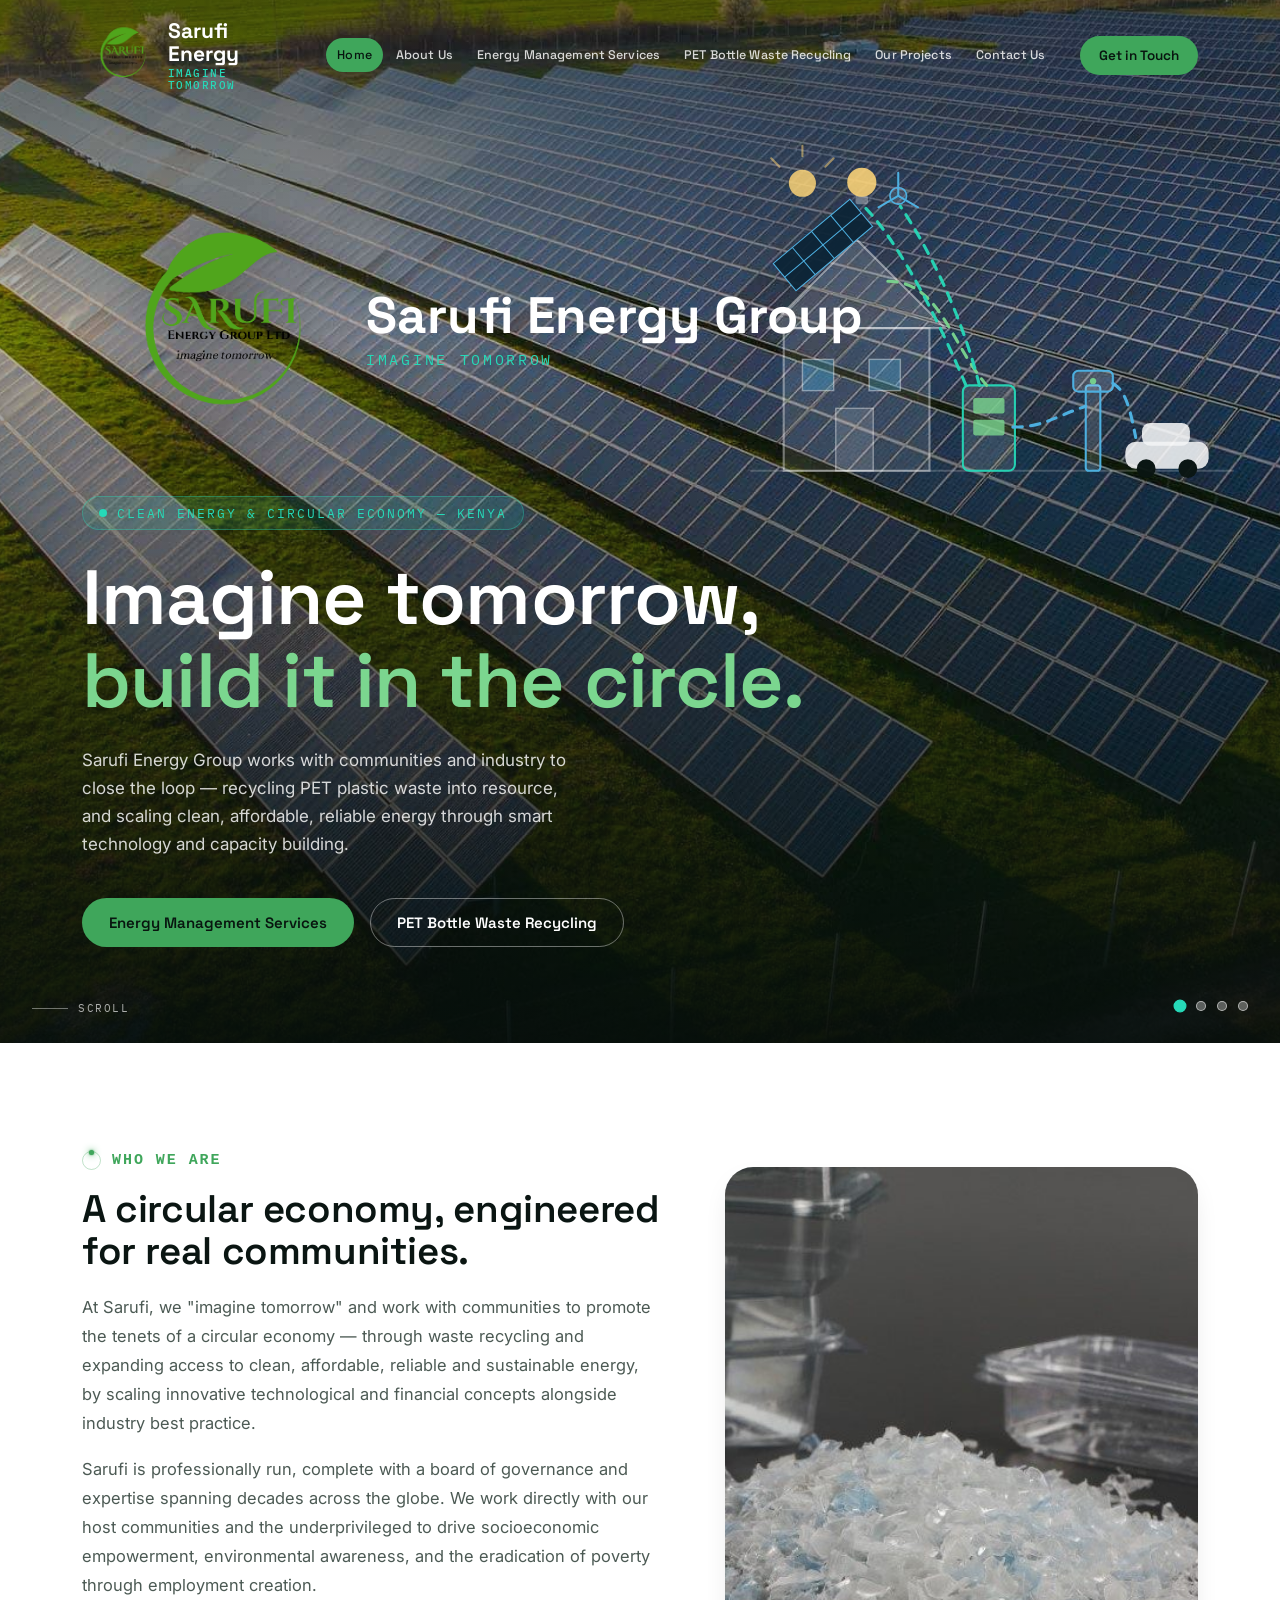
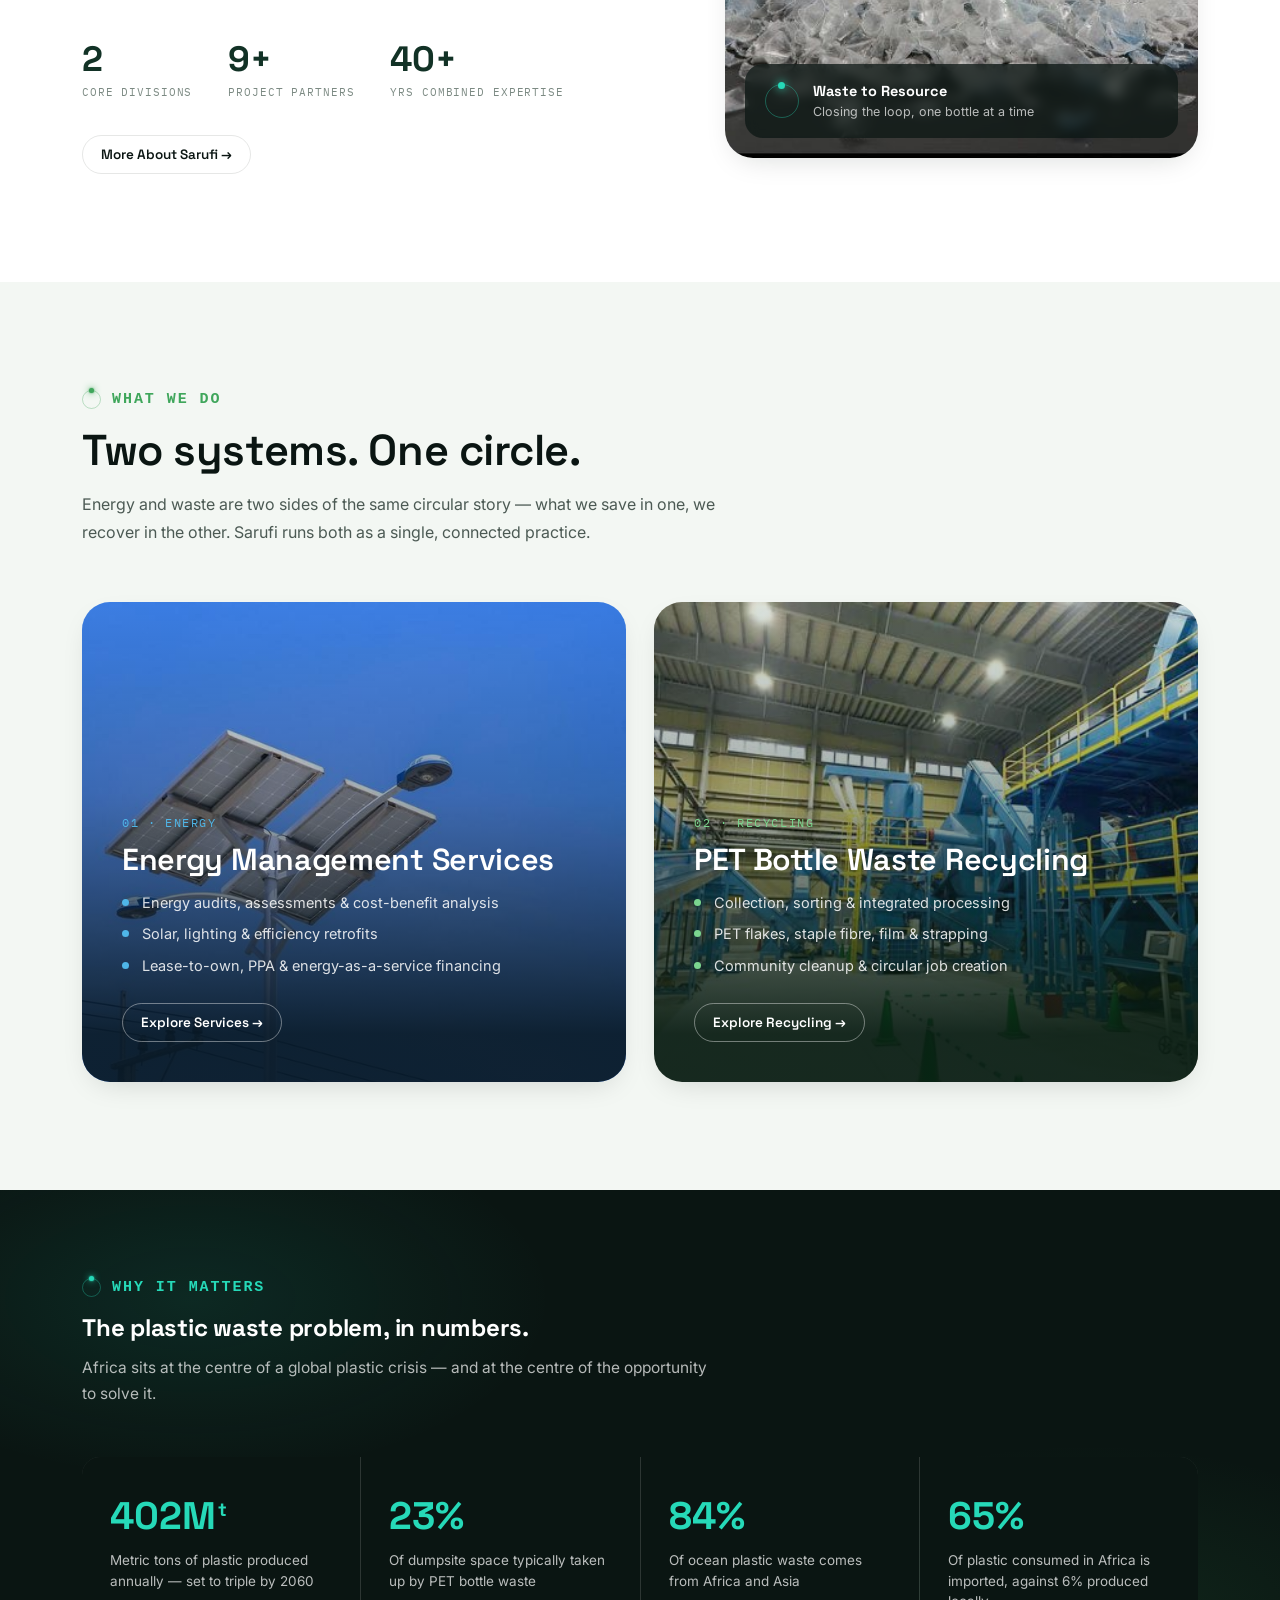
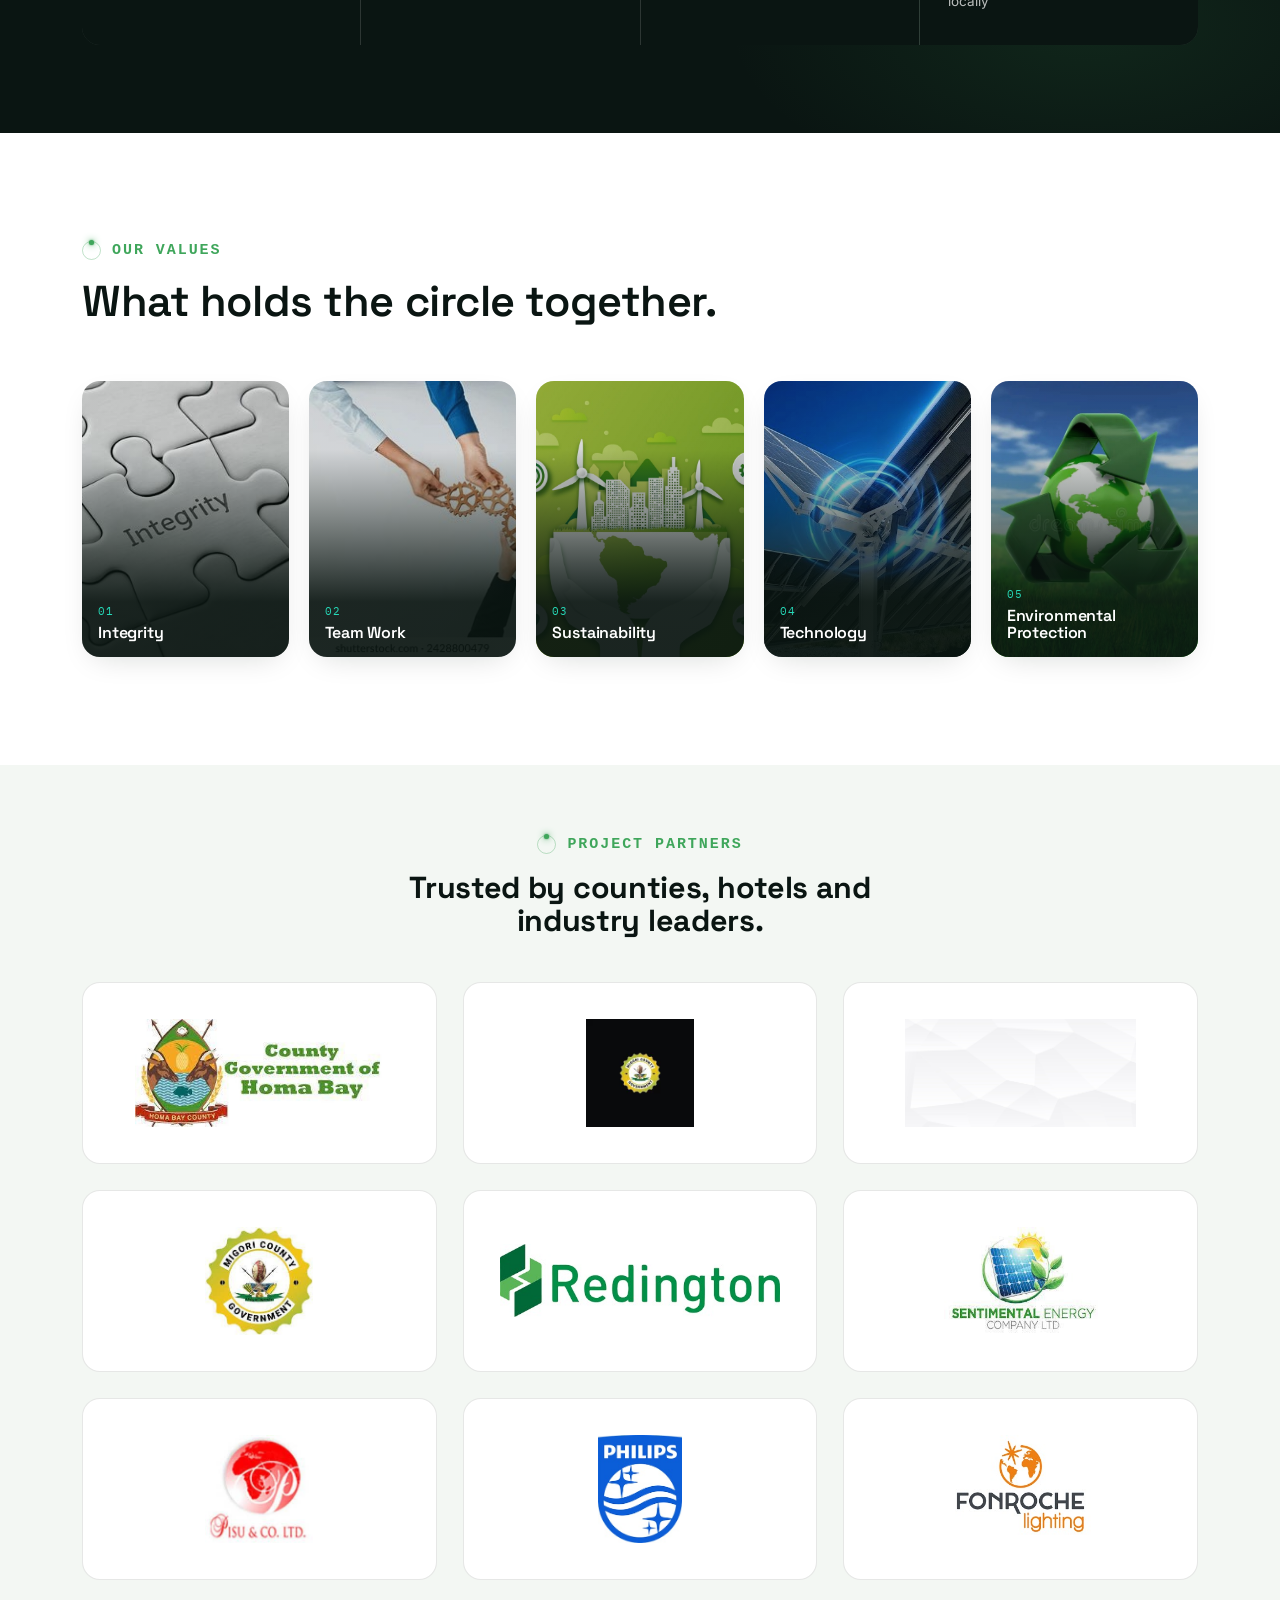
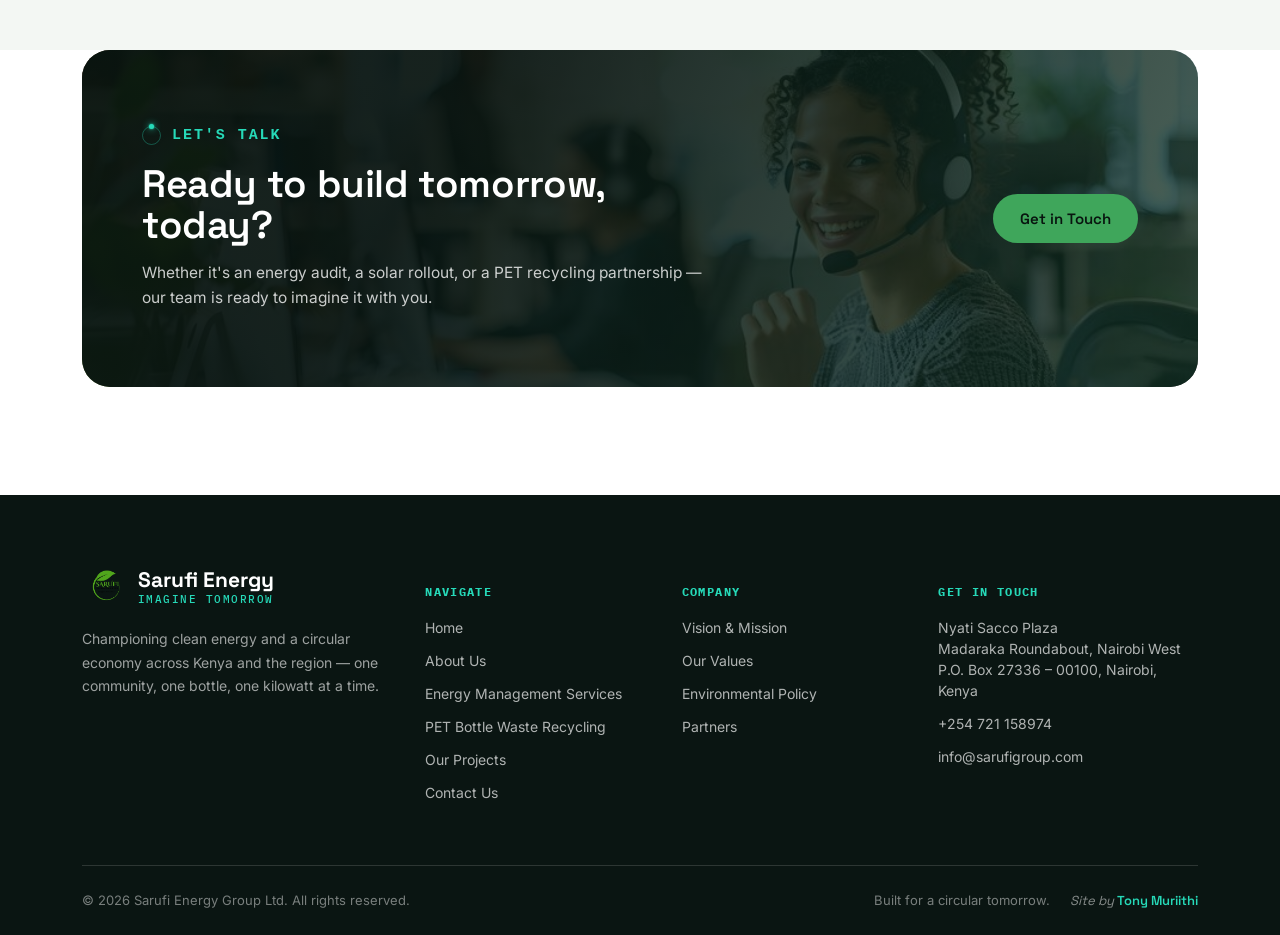
==== commit 4d84101b: "Add files via upload" ====
--- a/index.html
+++ b/index.html
@@ -43,7 +43,67 @@
     <div class="hero-slide" style="background-image:url('assets/hero-recycling-bins.jpg');"></div>
   </div>
   <div class="hero-scrim"></div>
-  <div class="loop-ring"></div>
+  <div class="power-flow-graphic" aria-hidden="true">
+    <svg viewBox="0 0 480 380" xmlns="http://www.w3.org/2000/svg">
+      <!-- ground -->
+      <line x1="8" y1="332" x2="472" y2="332" class="pfg-ground"/>
+
+      <!-- sun -->
+      <circle cx="58" cy="56" r="13" class="pfg-sun"/>
+      <line x1="58" y1="30" x2="58" y2="20" class="pfg-sun-ray"/>
+      <line x1="80" y1="40" x2="88" y2="32" class="pfg-sun-ray"/>
+      <line x1="36" y1="40" x2="28" y2="32" class="pfg-sun-ray"/>
+
+      <!-- house -->
+      <polygon points="25,195 110,110 195,195" class="pfg-roof"/>
+      <rect x="40" y="195" width="140" height="137" class="pfg-house"/>
+      <rect x="58" y="225" width="30" height="30" class="pfg-window"/>
+      <rect x="122" y="225" width="30" height="30" class="pfg-window"/>
+      <rect x="90" y="272" width="36" height="60" class="pfg-door"/>
+
+      <!-- solar panels on roof slope -->
+      <g transform="translate(30,133) rotate(-40)">
+        <rect x="0" y="0" width="96" height="34" class="pfg-panel"/>
+        <line x1="24" y1="0" x2="24" y2="34" style="stroke:var(--sky-light); stroke-width:1;"/>
+        <line x1="48" y1="0" x2="48" y2="34" style="stroke:var(--sky-light); stroke-width:1;"/>
+        <line x1="72" y1="0" x2="72" y2="34" style="stroke:var(--sky-light); stroke-width:1;"/>
+        <line x1="0" y1="17" x2="96" y2="17" style="stroke:var(--sky-light); stroke-width:1;"/>
+      </g>
+
+      <!-- battery / inverter bank -->
+      <rect x="212" y="250" width="50" height="82" rx="6" class="pfg-batt-box"/>
+      <rect x="222" y="262" width="30" height="15" rx="2" class="pfg-batt-cell"/>
+      <rect x="222" y="283" width="30" height="15" rx="2" class="pfg-batt-cell" opacity="0.55"/>
+
+      <!-- lightbulb (home use) -->
+      <rect x="109" y="68" width="12" height="8" rx="2" class="pfg-bulb-base"/>
+      <circle cx="115" cy="55" r="14" class="pfg-bulb-glass"/>
+
+      <!-- fan (appliance use) -->
+      <circle cx="150" cy="68" r="8" class="pfg-fan-body"/>
+      <g class="pfg-fan-blade">
+        <line x1="150" y1="68" x2="150" y2="46"/>
+        <line x1="150" y1="68" x2="169" y2="79"/>
+        <line x1="150" y1="68" x2="131" y2="79"/>
+      </g>
+
+      <!-- EV charging post + car -->
+      <rect x="330" y="250" width="14" height="82" rx="3" class="pfg-charger-post"/>
+      <rect x="318" y="236" width="38" height="20" rx="5" class="pfg-charger-head"/>
+      <circle cx="337" cy="246" r="3" class="pfg-charger-led"/>
+      <rect x="368" y="304" width="80" height="26" rx="10" class="pfg-car-body"/>
+      <rect x="384" y="286" width="46" height="22" rx="8" class="pfg-car-cabin"/>
+      <circle cx="388" cy="330" r="9" class="pfg-car-wheel"/>
+      <circle cx="428" cy="330" r="9" class="pfg-car-wheel"/>
+
+      <!-- current flow -->
+      <path d="M140,150 C 190,150 200,210 235,250" class="pfg-wire pfg-wire-solar"/>
+      <path d="M215,250 C 190,190 150,110 115,76" class="pfg-wire pfg-wire-load"/>
+      <path d="M228,250 C 210,180 180,120 152,78" class="pfg-wire pfg-wire-load"/>
+      <path d="M260,290 C 290,290 300,280 330,270" class="pfg-wire pfg-wire-ev"/>
+      <path d="M356,248 C 368,255 372,270 378,300" class="pfg-wire pfg-wire-ev"/>
+    </svg>
+  </div>
   <div class="container hero-inner">
     <div class="hero-logo-feature">
       <img src="assets/sarufi-logo.png" alt="Sarufi Energy Group logo">
@@ -175,7 +235,7 @@
         <div class="vc-txt"><div class="n">01</div><h4>Integrity</h4></div>
       </div>
       <div class="value-card">
-        <img src="assets/gears-teamwork.jpg" alt="Team Work">
+        <img src="assets/teamwork-gears-hands.jpg" alt="Team Work">
         <div class="vc-scrim"></div>
         <div class="vc-txt"><div class="n">02</div><h4>Team Work</h4></div>
       </div>
@@ -207,6 +267,7 @@
     </div>
     <div class="partners-grid reveal">
       <div class="partner-logo"><img src="assets/partner-homabay.jpg" alt="County Government of Homa Bay"></div>
+      <div class="partner-logo"><img src="assets/partner-migori.jpg" alt="Migori County Government"></div>
       <div class="partner-logo"><img src="assets/partner-redington.jpg" alt="Redington"></div>
       <div class="partner-logo"><img src="assets/partner-fonroche.jpg" alt="Fonroche Lighting"></div>
       <div class="partner-logo"><img src="assets/partner-hthium.jpg" alt="Hthium"></div>
--- a/css/style.css
+++ b/css/style.css
@@ -69,39 +69,45 @@
 .eyebrow{
   display:flex;
   align-items:center;
-  gap:10px;
+  gap:11px;
   font-family:'IBM Plex Mono', monospace;
-  font-size:12.5px;
-  letter-spacing:0.16em;
+  font-size:15px;
+  letter-spacing:0.13em;
   text-transform:uppercase;
   color: var(--leaf);
-  font-weight:500;
+  font-weight:600;
   margin-bottom:18px;
 }
 .eyebrow.on-dark{ color: var(--circuit); }
 .eyebrow.blue{ color: var(--sky-light); }
+/* "Orbiting current" mark: a faint ring with a bright charge orbiting it —
+   reads as a live current/electron in motion rather than a loading spinner. */
 .eyebrow .loop-mark{
   position:relative;
-  width:18px; height:18px;
+  width:19px; height:19px;
+  flex-shrink:0;
+}
+.eyebrow .loop-mark::before{
+  content:'';
+  position:absolute; inset:0;
   border-radius:50%;
-  flex-shrink:0;
-  background: conic-gradient(from 0deg, currentColor 0deg, currentColor 35deg, transparent 100deg, transparent 360deg);
-  -webkit-mask: radial-gradient(farthest-side, transparent calc(100% - 2.4px), #000 calc(100% - 2.4px));
-          mask: radial-gradient(farthest-side, transparent calc(100% - 2.4px), #000 calc(100% - 2.4px));
-  animation: loopSpin 2.4s linear infinite;
+  border: 1.5px solid currentColor;
+  opacity:0.32;
 }
 .eyebrow .loop-mark::after{
   content:'';
   position:absolute;
   top:-1.5px; left:50%;
-  width:4.5px; height:4.5px;
-  margin-left:-2.25px;
+  width:5px; height:5px;
+  margin-left:-2.5px;
   border-radius:50%;
   background: currentColor;
-  box-shadow: 0 0 6px currentColor, 0 0 2px currentColor;
-}
-@keyframes loopSpin{ to{ transform: rotate(360deg); } }
-@media (prefers-reduced-motion: reduce){ .eyebrow .loop-mark{ animation:none; } }
+  box-shadow: 0 0 7px currentColor, 0 0 2px currentColor;
+  transform-origin: 2.5px 11px;
+  animation: loopOrbit 2.6s linear infinite;
+}
+@keyframes loopOrbit{ to{ transform: rotate(360deg); } }
+@media (prefers-reduced-motion: reduce){ .eyebrow .loop-mark::after{ animation:none; } }
 
 /* ---------- Buttons ---------- */
 .btn{
@@ -142,10 +148,10 @@
   display:flex; align-items:center; justify-content:space-between; gap:24px;
 }
 .nav-logo{ display:flex; align-items:center; gap:12px; }
-.nav-logo img{ height:58px; width:auto; transition: height .3s ease; }
-.site-nav.solid .nav-logo img{ height:44px; }
-.nav-logo-text{ font-family:'Space Grotesk',sans-serif; color:#fff; font-weight:700; font-size:19px; line-height:1.1; }
-.nav-logo-text span{ display:block; font-family:'IBM Plex Mono',monospace; font-size:10px; letter-spacing:.14em; color: var(--circuit); font-weight:500; margin-top:3px; }
+.nav-logo img{ height:74px; width:auto; transition: height .3s ease; }
+.site-nav.solid .nav-logo img{ height:56px; }
+.nav-logo-text{ font-family:'Space Grotesk',sans-serif; color:#fff; font-weight:700; font-size:21px; line-height:1.1; }
+.nav-logo-text span{ display:block; font-family:'IBM Plex Mono',monospace; font-size:10.5px; letter-spacing:.14em; color: var(--circuit); font-weight:500; margin-top:3px; }
 
 .nav-links{ display:flex; align-items:center; gap:2px; }
 .nav-links a{
@@ -229,16 +235,14 @@
 .hero-dot.active{ background: var(--circuit); border-color: var(--circuit); transform: scale(1.3); }
 @media (max-width:640px){ .hero-dots{ right:20px; bottom:70px; } }
 
-.hero-logo-feature{ display:flex; align-items:center; gap:22px; margin-bottom:36px; }
-.hero-logo-feature img{ height:168px; width:auto; filter: drop-shadow(0 16px 40px rgba(0,0,0,0.5)); }
+.hero-logo-feature{ display:flex; align-items:center; gap:28px; margin-bottom:40px; }
+.hero-logo-feature img{ height: clamp(150px, 20vw, 265px); width:auto; filter: drop-shadow(0 16px 40px rgba(0,0,0,0.5)); }
 .hero-logo-feature .hlf-text{ font-family:'Space Grotesk',sans-serif; color:#fff; line-height:1.12; }
-.hero-logo-feature .hlf-text b{ display:block; font-size:2.6rem; font-weight:700; }
-.hero-logo-feature .hlf-text span{ display:block; font-family:'IBM Plex Mono',monospace; font-size:14px; letter-spacing:0.18em; color: var(--circuit); margin-top:6px; }
+.hero-logo-feature .hlf-text b{ display:block; font-size: clamp(1.9rem, 4vw, 3.3rem); font-weight:700; }
+.hero-logo-feature .hlf-text span{ display:block; font-family:'IBM Plex Mono',monospace; font-size:15px; letter-spacing:0.18em; color: var(--circuit); margin-top:8px; }
 @media (max-width:760px){
-  .hero-logo-feature{ gap:14px; margin-bottom:24px; }
-  .hero-logo-feature img{ height:88px; }
-  .hero-logo-feature .hlf-text b{ font-size:1.5rem; }
-  .hero-logo-feature .hlf-text span{ font-size:11px; }
+  .hero-logo-feature{ gap:16px; margin-bottom:26px; }
+  .hero-logo-feature .hlf-text span{ font-size:11.5px; }
 }
 .hero-scrim{
   position:absolute; inset:0;
@@ -263,24 +267,58 @@
 }
 .hero-actions{ display:flex; gap:16px; margin-top:40px; flex-wrap:wrap; }
 
-.loop-ring{
-  position:absolute; right:6%; top:22%;
-  width:min(30vw, 360px); height:min(30vw,360px);
-  border-radius:50%;
-  border: 1.5px dashed rgba(255,255,255,0.16);
+/* ---------- Power-flow graphic (hero) ----------
+   Replaces the old plain rotating loop-ring: a small solar-powered house
+   sending live current (animated dashed lines) to the home's lights, an
+   EV charger and appliances, plus a battery bank for storage. */
+.power-flow-graphic{
+  position:absolute; right:3%; top:12%;
+  width:min(40vw, 500px);
   z-index:1;
-}
-.loop-ring::before{
-  content:''; position:absolute; inset:-1.5px;
-  border-radius:50%;
-  border: 3px solid transparent;
-  border-top-color: var(--circuit);
-  border-right-color: var(--leaf-light);
-  animation: spin 14s linear infinite;
-}
-@keyframes spin{ to{ transform: rotate(360deg); } }
-@media (prefers-reduced-motion: reduce){ .loop-ring::before{ animation:none; } }
-@media (max-width: 760px){ .loop-ring{ display:none; } }
+  opacity:0.95;
+  filter: drop-shadow(0 25px 60px rgba(0,0,0,0.4));
+}
+.power-flow-graphic svg{ width:100%; height:auto; overflow:visible; display:block; }
+@media (max-width: 760px){ .power-flow-graphic{ display:none; } }
+
+.pfg-ground{ stroke: rgba(255,255,255,0.2); stroke-width:2; }
+.pfg-house{ fill: rgba(255,255,255,0.10); stroke: rgba(255,255,255,0.42); stroke-width:2; }
+.pfg-roof{ fill: rgba(255,255,255,0.16); stroke: rgba(255,255,255,0.46); stroke-width:2; }
+.pfg-panel{ fill: #0c2436; stroke: var(--sky-light); stroke-width:1; }
+.pfg-window{ fill: rgba(79,182,232,0.32); stroke: rgba(255,255,255,0.42); stroke-width:1.4; }
+.pfg-door{ fill: rgba(255,255,255,0.13); stroke: rgba(255,255,255,0.4); stroke-width:1.4; }
+
+.pfg-batt-box{ fill: rgba(255,255,255,0.12); stroke: var(--circuit); stroke-width:2; }
+.pfg-batt-cell{ fill: var(--leaf-light); opacity:0.85; }
+
+.pfg-fan-body{ fill: rgba(255,255,255,0.12); stroke: var(--sky-light); stroke-width:1.6; }
+.pfg-fan-blade{ stroke: var(--sky-light); stroke-width:2; stroke-linecap:round; transform-box: fill-box; transform-origin: center; animation: pfgFanSpin 2.4s linear infinite; }
+@keyframes pfgFanSpin{ to{ transform: rotate(360deg); } }
+
+.pfg-bulb-glass{ fill: rgba(255,214,120,0.92); animation: pfgBulbGlow 2.6s ease-in-out infinite; }
+.pfg-bulb-base{ fill: rgba(255,255,255,0.35); }
+@keyframes pfgBulbGlow{ 0%,100%{ opacity:0.72; } 50%{ opacity:1; } }
+
+.pfg-charger-post{ fill: rgba(255,255,255,0.14); stroke: var(--sky-light); stroke-width:2; }
+.pfg-charger-head{ fill: rgba(255,255,255,0.18); stroke: var(--sky-light); stroke-width:2; }
+.pfg-charger-led{ fill: var(--leaf-light); animation: pfgBulbGlow 1.6s ease-in-out infinite; }
+.pfg-car-body{ fill: rgba(255,255,255,0.88); }
+.pfg-car-cabin{ fill: rgba(255,255,255,0.88); }
+.pfg-car-wheel{ fill: var(--ink); }
+
+.pfg-sun{ fill: rgba(255,214,120,0.88); animation: pfgBulbGlow 3s ease-in-out infinite; }
+.pfg-sun-ray{ stroke: rgba(255,214,120,0.55); stroke-width:2; stroke-linecap:round; }
+
+/* Flowing current lines: short dashes marching continuously along each wire */
+.pfg-wire{ fill:none; stroke-width:3; stroke-linecap:round; }
+.pfg-wire-solar{ stroke: var(--leaf-light); stroke-dasharray: 9 8; animation: pfgFlow 0.9s linear infinite; }
+.pfg-wire-load{ stroke: var(--circuit); stroke-dasharray: 9 8; animation: pfgFlow 1.1s linear infinite; }
+.pfg-wire-ev{ stroke: var(--sky-light); stroke-dasharray: 9 8; animation: pfgFlow 0.85s linear infinite; }
+@keyframes pfgFlow{ to{ stroke-dashoffset: -34; } }
+
+@media (prefers-reduced-motion: reduce){
+  .pfg-fan-blade, .pfg-bulb-glass, .pfg-charger-led, .pfg-wire-solar, .pfg-wire-load, .pfg-wire-ev{ animation:none; }
+}
 
 .scroll-cue{
   position:absolute; left:32px; bottom:28px; z-index:2;
@@ -337,16 +375,19 @@
   display:flex; align-items:center; gap:14px;
 }
 .intro-visual-badge .loop-mark{
-  width:34px;height:34px;border-radius:50%; flex-shrink:0; position:relative;
-  background: conic-gradient(from 0deg, var(--circuit) 0deg, var(--circuit) 35deg, transparent 100deg, transparent 360deg);
-  -webkit-mask: radial-gradient(farthest-side, transparent calc(100% - 3px), #000 calc(100% - 3px));
-          mask: radial-gradient(farthest-side, transparent calc(100% - 3px), #000 calc(100% - 3px));
-  animation: loopSpin 2.4s linear infinite;
+  width:34px;height:34px; flex-shrink:0; position:relative;
+}
+.intro-visual-badge .loop-mark::before{
+  content:''; position:absolute; inset:0; border-radius:50%;
+  border: 1.5px solid var(--circuit); opacity:0.35;
 }
 .intro-visual-badge .loop-mark::after{
   content:''; position:absolute; top:-2px; left:50%; width:7px; height:7px; margin-left:-3.5px;
   border-radius:50%; background: var(--circuit); box-shadow: 0 0 8px var(--circuit);
-}
+  transform-origin: 3.5px 19px;
+  animation: loopOrbit 2.6s linear infinite;
+}
+@media (prefers-reduced-motion: reduce){ .intro-visual-badge .loop-mark::after{ animation:none; } }
 .intro-visual-badge b{ font-family:'Space Grotesk',sans-serif; display:block; font-size:14.5px; }
 .intro-visual-badge span{ font-size:12.5px; color: rgba(255,255,255,0.7); }
 
@@ -423,7 +464,7 @@
 .partners-strip{ padding: 70px 0; }
 .partners-head{ text-align:center; max-width:560px; margin: 0 auto 44px; }
 .partners-head p{ color: var(--slate); margin-top:12px; }
-.partners-grid{ display:grid; grid-template-columns: repeat(4, 1fr); gap:26px; align-items:stretch; }
+.partners-grid{ display:grid; grid-template-columns: repeat(3, 1fr); gap:26px; align-items:stretch; }
 .partner-logo{
   background:#fff; border:1px solid var(--line); border-radius: var(--radius-m);
   display:flex; align-items:center; justify-content:center; padding:36px;
@@ -431,8 +472,8 @@
 }
 .partner-logo:hover{ box-shadow: var(--shadow-card); transform: translateY(-3px); border-color: rgba(63,166,91,0.35); }
 .partner-logo img{ max-height:108px; max-width:100%; object-fit:contain; }
-@media (max-width: 900px){ .partners-grid{ grid-template-columns: repeat(3,1fr); } .partner-logo{ min-height:150px; padding:28px; } .partner-logo img{ max-height:90px; } }
-@media (max-width: 560px){ .partners-grid{ grid-template-columns: repeat(2,1fr); } .partner-logo{ min-height:130px; padding:22px; } .partner-logo img{ max-height:74px; } }
+@media (max-width: 900px){ .partners-grid{ grid-template-columns: repeat(2,1fr); } .partner-logo{ min-height:150px; padding:28px; } .partner-logo img{ max-height:90px; } }
+@media (max-width: 560px){ .partners-grid{ grid-template-columns: repeat(1,1fr); } .partner-logo{ min-height:130px; padding:22px; } .partner-logo img{ max-height:74px; } }
 
 /* ---------- CTA banner ---------- */
 .cta-banner{
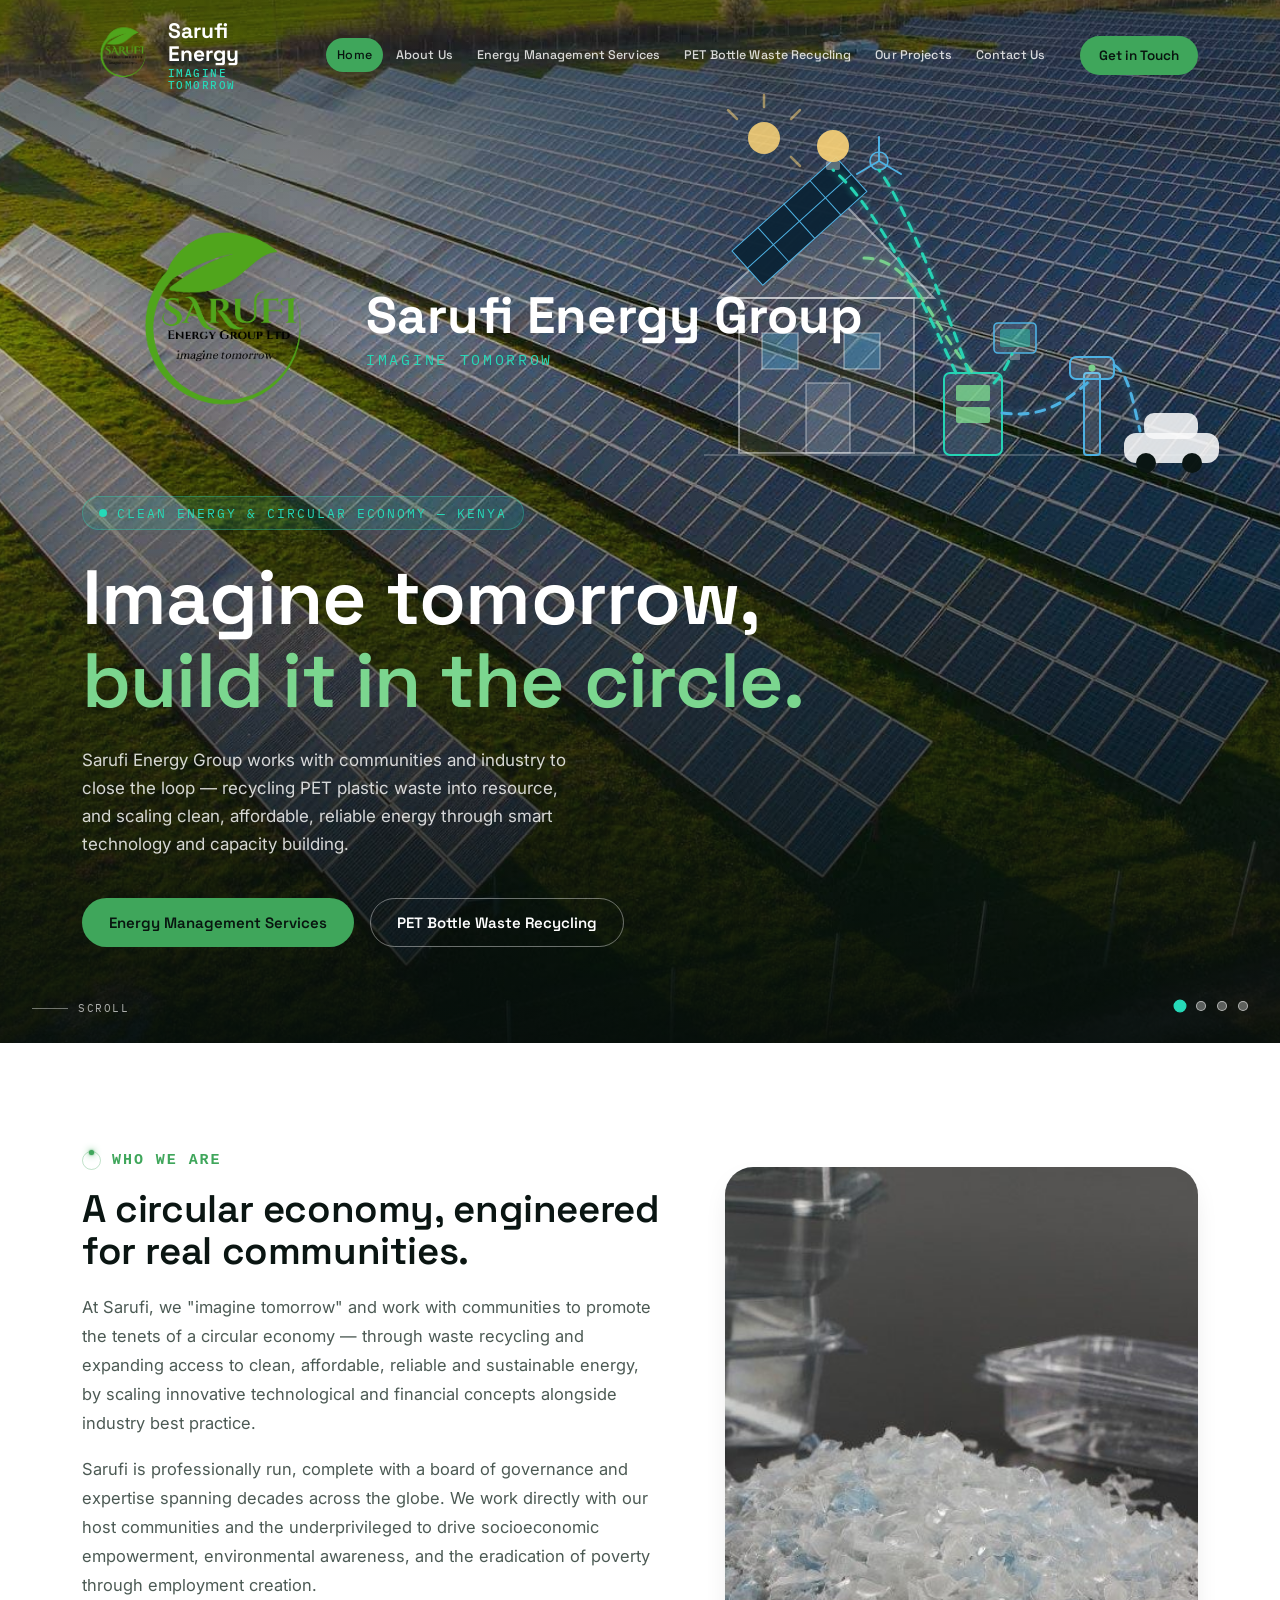
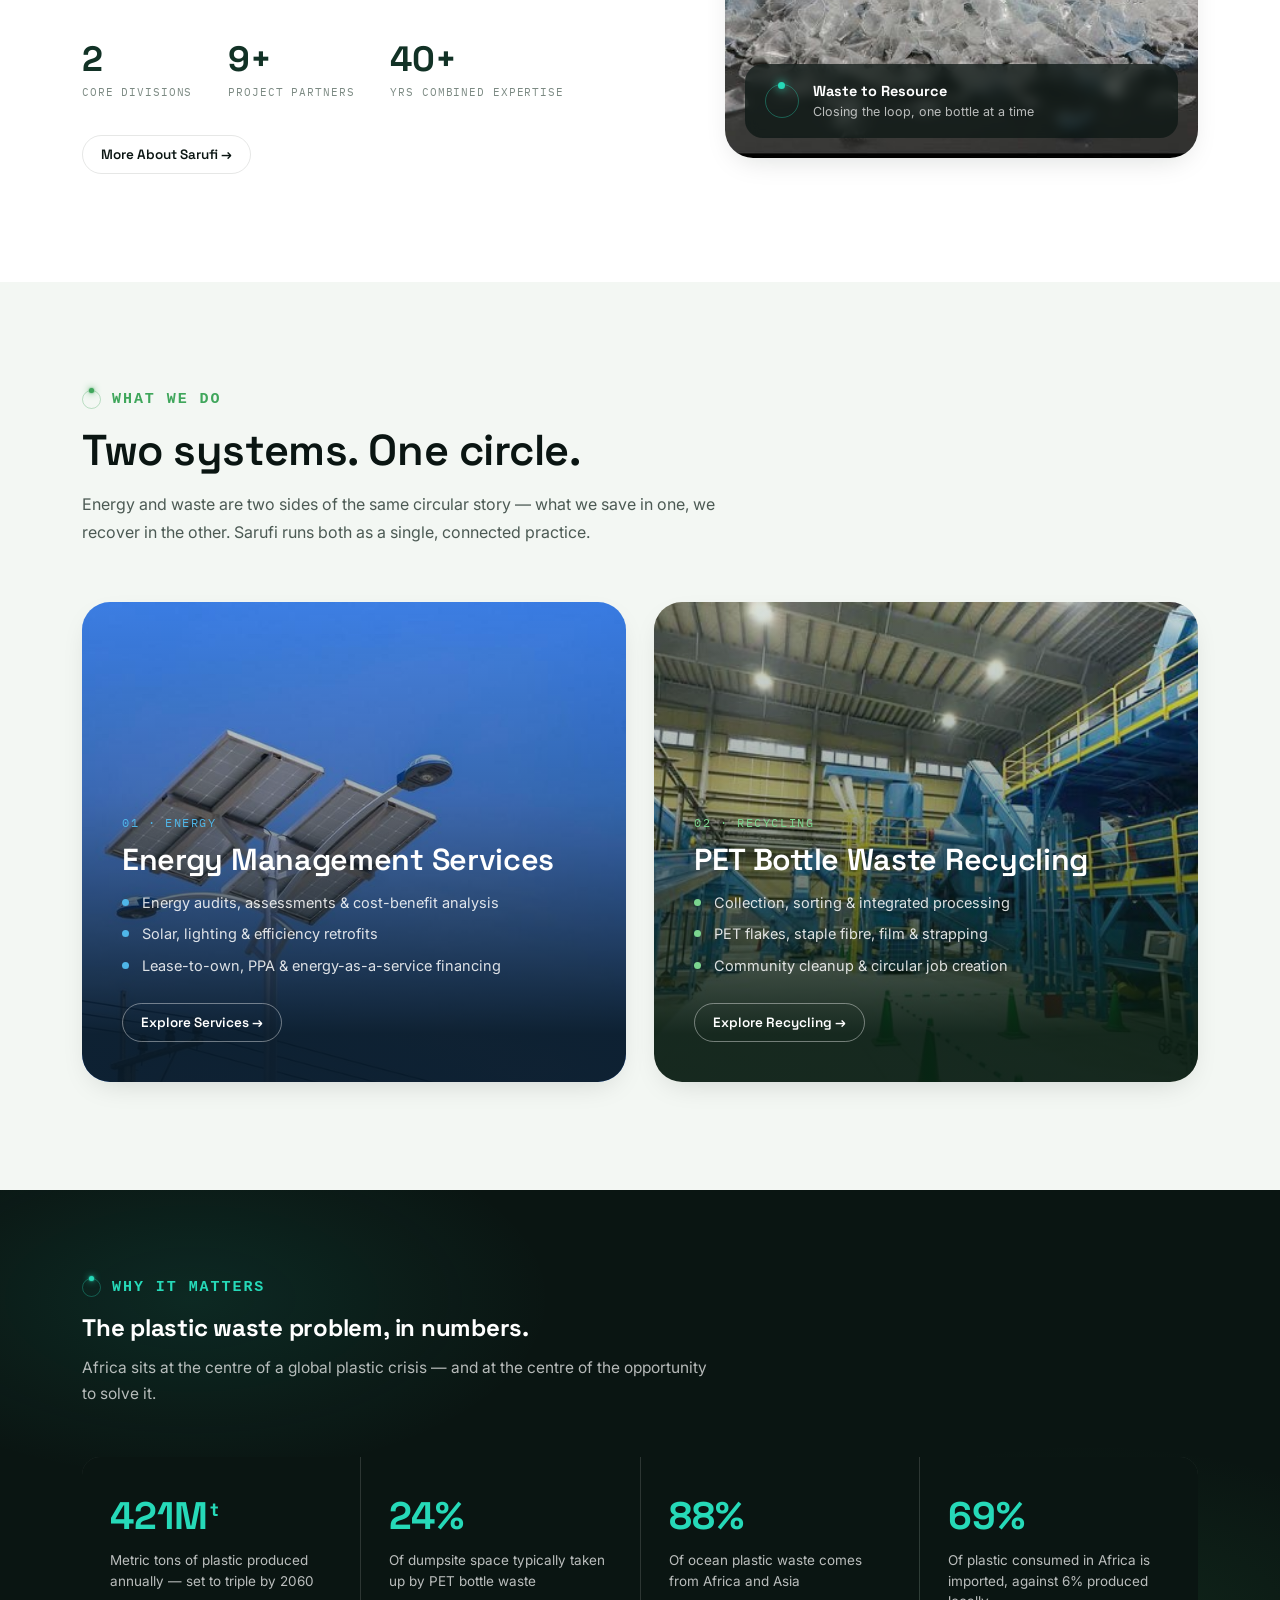
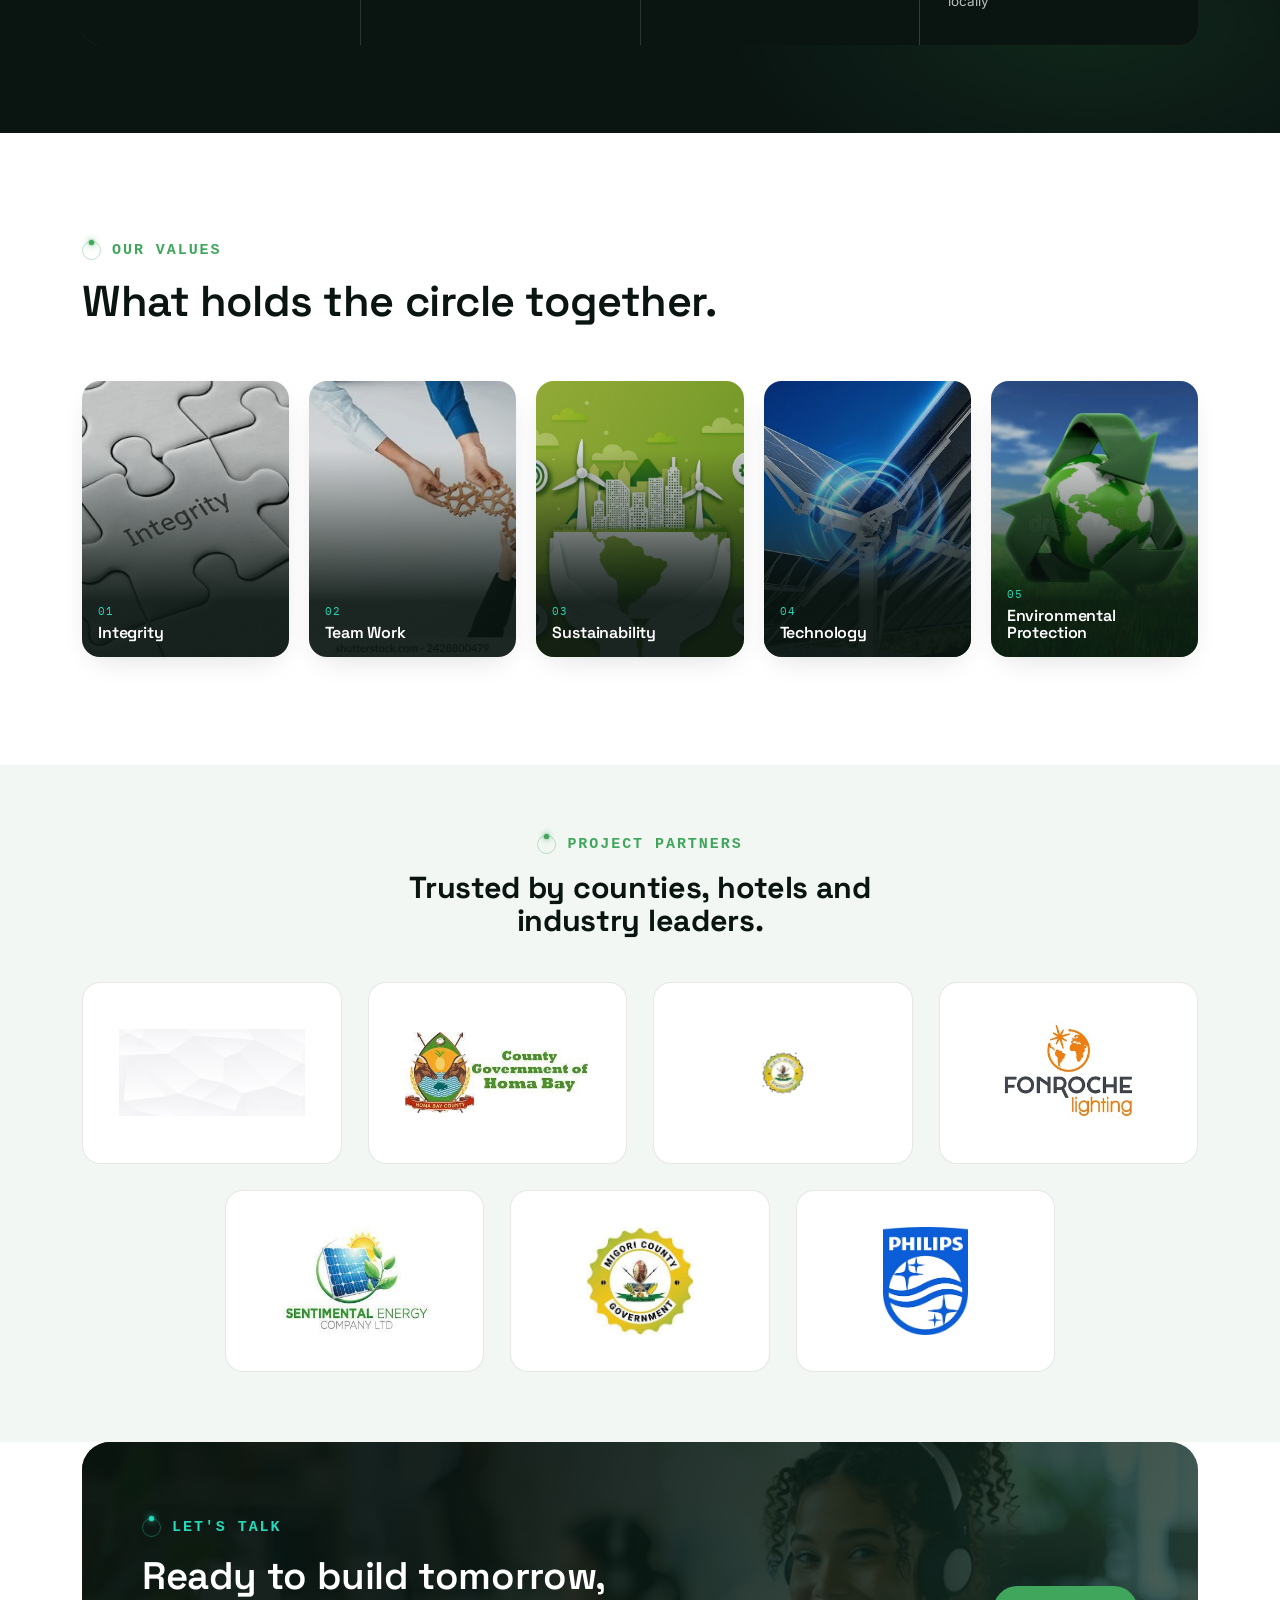
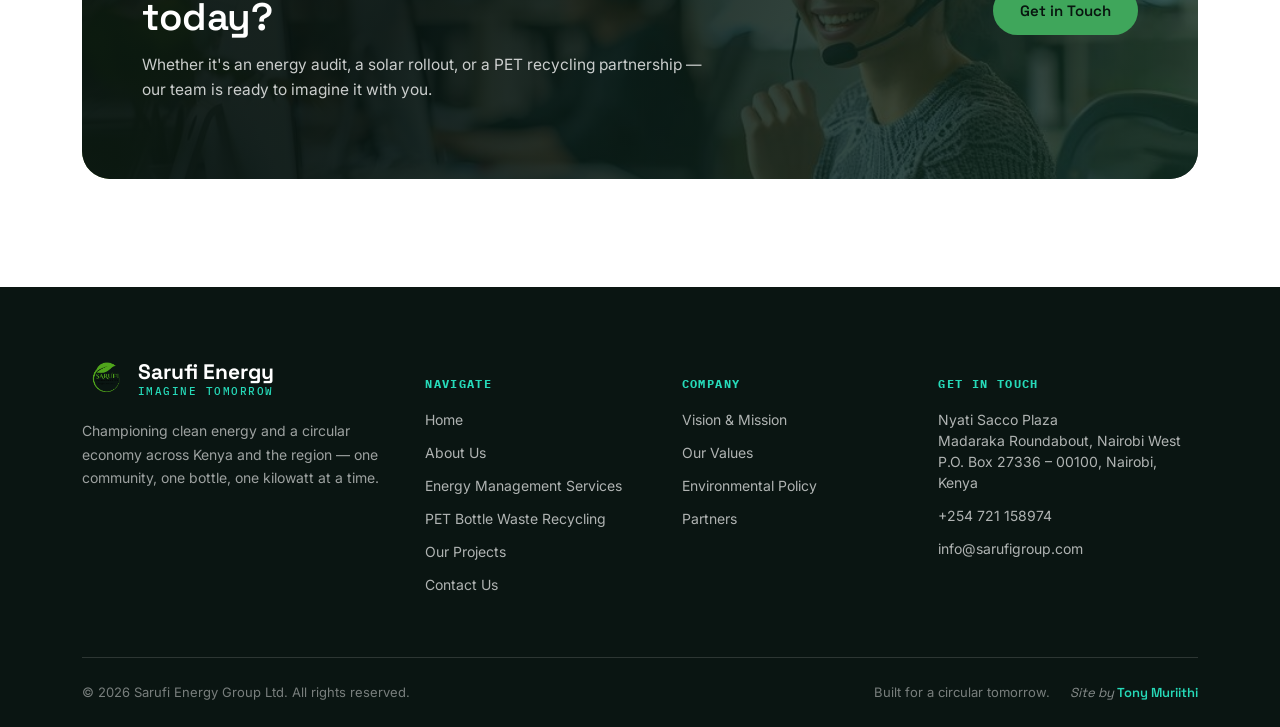
==== commit 33b3fe34: "Add files via upload Round 4 updates" ====
--- a/index.html
+++ b/index.html
@@ -44,64 +44,71 @@
   </div>
   <div class="hero-scrim"></div>
   <div class="power-flow-graphic" aria-hidden="true">
-    <svg viewBox="0 0 480 380" xmlns="http://www.w3.org/2000/svg">
+    <svg viewBox="0 0 560 420" xmlns="http://www.w3.org/2000/svg">
       <!-- ground -->
-      <line x1="8" y1="332" x2="472" y2="332" class="pfg-ground"/>
+      <line x1="10" y1="372" x2="550" y2="372" class="pfg-ground"/>
 
       <!-- sun -->
-      <circle cx="58" cy="56" r="13" class="pfg-sun"/>
-      <line x1="58" y1="30" x2="58" y2="20" class="pfg-sun-ray"/>
-      <line x1="80" y1="40" x2="88" y2="32" class="pfg-sun-ray"/>
-      <line x1="36" y1="40" x2="28" y2="32" class="pfg-sun-ray"/>
+      <circle cx="70" cy="55" r="16" class="pfg-sun"/>
+      <line x1="70" y1="24" x2="70" y2="12" class="pfg-sun-ray"/>
+      <line x1="97" y1="36" x2="106" y2="27" class="pfg-sun-ray"/>
+      <line x1="43" y1="36" x2="34" y2="27" class="pfg-sun-ray"/>
+      <line x1="97" y1="74" x2="106" y2="83" class="pfg-sun-ray"/>
 
       <!-- house -->
-      <polygon points="25,195 110,110 195,195" class="pfg-roof"/>
-      <rect x="40" y="195" width="140" height="137" class="pfg-house"/>
-      <rect x="58" y="225" width="30" height="30" class="pfg-window"/>
-      <rect x="122" y="225" width="30" height="30" class="pfg-window"/>
-      <rect x="90" y="272" width="36" height="60" class="pfg-door"/>
+      <polygon points="25,215 140,110 240,215" class="pfg-roof"/>
+      <rect x="45" y="215" width="175" height="155" class="pfg-house"/>
+      <rect x="68" y="250" width="36" height="36" class="pfg-window"/>
+      <rect x="150" y="250" width="36" height="36" class="pfg-window"/>
+      <rect x="112" y="300" width="44" height="70" class="pfg-door"/>
 
       <!-- solar panels on roof slope -->
-      <g transform="translate(30,133) rotate(-40)">
-        <rect x="0" y="0" width="96" height="34" class="pfg-panel"/>
-        <line x1="24" y1="0" x2="24" y2="34" style="stroke:var(--sky-light); stroke-width:1;"/>
-        <line x1="48" y1="0" x2="48" y2="34" style="stroke:var(--sky-light); stroke-width:1;"/>
-        <line x1="72" y1="0" x2="72" y2="34" style="stroke:var(--sky-light); stroke-width:1;"/>
-        <line x1="0" y1="17" x2="96" y2="17" style="stroke:var(--sky-light); stroke-width:1;"/>
+      <g transform="translate(38,168) rotate(-42)">
+        <rect x="0" y="0" width="140" height="46" class="pfg-panel"/>
+        <line x1="35" y1="0" x2="35" y2="46" style="stroke:var(--sky-light); stroke-width:1;"/>
+        <line x1="70" y1="0" x2="70" y2="46" style="stroke:var(--sky-light); stroke-width:1;"/>
+        <line x1="105" y1="0" x2="105" y2="46" style="stroke:var(--sky-light); stroke-width:1;"/>
+        <line x1="0" y1="23" x2="140" y2="23" style="stroke:var(--sky-light); stroke-width:1;"/>
       </g>
 
       <!-- battery / inverter bank -->
-      <rect x="212" y="250" width="50" height="82" rx="6" class="pfg-batt-box"/>
-      <rect x="222" y="262" width="30" height="15" rx="2" class="pfg-batt-cell"/>
-      <rect x="222" y="283" width="30" height="15" rx="2" class="pfg-batt-cell" opacity="0.55"/>
-
-      <!-- lightbulb (home use) -->
-      <rect x="109" y="68" width="12" height="8" rx="2" class="pfg-bulb-base"/>
-      <circle cx="115" cy="55" r="14" class="pfg-bulb-glass"/>
-
-      <!-- fan (appliance use) -->
-      <circle cx="150" cy="68" r="8" class="pfg-fan-body"/>
+      <rect x="250" y="290" width="58" height="82" rx="6" class="pfg-batt-box"/>
+      <rect x="262" y="302" width="34" height="16" rx="2" class="pfg-batt-cell"/>
+      <rect x="262" y="324" width="34" height="16" rx="2" class="pfg-batt-cell" opacity="0.55"/>
+
+      <!-- lightbulb (home lighting) -->
+      <rect x="132" y="78" width="14" height="9" rx="2" class="pfg-bulb-base"/>
+      <circle cx="139" cy="63" r="16" class="pfg-bulb-glass"/>
+
+      <!-- fan (cooling) -->
+      <circle cx="185" cy="78" r="9" class="pfg-fan-body"/>
       <g class="pfg-fan-blade">
-        <line x1="150" y1="68" x2="150" y2="46"/>
-        <line x1="150" y1="68" x2="169" y2="79"/>
-        <line x1="150" y1="68" x2="131" y2="79"/>
+        <line x1="185" y1="78" x2="185" y2="54"/>
+        <line x1="185" y1="78" x2="207" y2="91"/>
+        <line x1="185" y1="78" x2="163" y2="91"/>
       </g>
 
+      <!-- screen / appliances (a third, distinct household use) -->
+      <rect x="300" y="240" width="42" height="30" rx="4" class="pfg-fan-body"/>
+      <rect x="306" y="246" width="30" height="18" rx="2" class="pfg-screen"/>
+      <rect x="316" y="271" width="10" height="6" class="pfg-screen-stand"/>
+
       <!-- EV charging post + car -->
-      <rect x="330" y="250" width="14" height="82" rx="3" class="pfg-charger-post"/>
-      <rect x="318" y="236" width="38" height="20" rx="5" class="pfg-charger-head"/>
-      <circle cx="337" cy="246" r="3" class="pfg-charger-led"/>
-      <rect x="368" y="304" width="80" height="26" rx="10" class="pfg-car-body"/>
-      <rect x="384" y="286" width="46" height="22" rx="8" class="pfg-car-cabin"/>
-      <circle cx="388" cy="330" r="9" class="pfg-car-wheel"/>
-      <circle cx="428" cy="330" r="9" class="pfg-car-wheel"/>
+      <rect x="390" y="290" width="16" height="82" rx="3" class="pfg-charger-post"/>
+      <rect x="376" y="274" width="44" height="22" rx="6" class="pfg-charger-head"/>
+      <circle cx="398" cy="285" r="3.5" class="pfg-charger-led"/>
+      <rect x="430" y="350" width="95" height="30" rx="12" class="pfg-car-body"/>
+      <rect x="450" y="330" width="54" height="26" rx="10" class="pfg-car-cabin"/>
+      <circle cx="452" cy="380" r="10" class="pfg-car-wheel"/>
+      <circle cx="498" cy="380" r="10" class="pfg-car-wheel"/>
 
       <!-- current flow -->
-      <path d="M140,150 C 190,150 200,210 235,250" class="pfg-wire pfg-wire-solar"/>
-      <path d="M215,250 C 190,190 150,110 115,76" class="pfg-wire pfg-wire-load"/>
-      <path d="M228,250 C 210,180 180,120 152,78" class="pfg-wire pfg-wire-load"/>
-      <path d="M260,290 C 290,290 300,280 330,270" class="pfg-wire pfg-wire-ev"/>
-      <path d="M356,248 C 368,255 372,270 378,300" class="pfg-wire pfg-wire-ev"/>
+      <path d="M170,175 C 220,175 235,240 279,290" class="pfg-wire pfg-wire-solar"/>
+      <path d="M262,290 C 230,220 180,120 139,87" class="pfg-wire pfg-wire-load"/>
+      <path d="M275,290 C 250,220 210,120 185,87" class="pfg-wire pfg-wire-load"/>
+      <path d="M300,300 C 310,290 314,280 318,271" class="pfg-wire pfg-wire-load"/>
+      <path d="M308,330 C 350,335 370,320 398,296" class="pfg-wire pfg-wire-ev"/>
+      <path d="M420,282 C 434,290 438,314 446,348" class="pfg-wire pfg-wire-ev"/>
     </svg>
   </div>
   <div class="container hero-inner">
@@ -266,15 +273,13 @@
       <h2 style="font-size:1.9rem;">Trusted by counties, hotels and industry leaders.</h2>
     </div>
     <div class="partners-grid reveal">
+      <div class="partner-logo"><img src="assets/partner-redington.jpg" alt="Redington"></div>
       <div class="partner-logo"><img src="assets/partner-homabay.jpg" alt="County Government of Homa Bay"></div>
-      <div class="partner-logo"><img src="assets/partner-migori.jpg" alt="Migori County Government"></div>
-      <div class="partner-logo"><img src="assets/partner-redington.jpg" alt="Redington"></div>
+      <div class="partner-logo"><img src="assets/partner-migori-clear.jpg" alt="Migori County Government"></div>
+      <div class="partner-logo"><img src="assets/partner-philips.jpg" alt="Philips"></div>
+      <div class="partner-logo"><img src="assets/partner-sentimental.jpg" alt="Sentimental Energy Company"></div>
       <div class="partner-logo"><img src="assets/partner-fonroche.jpg" alt="Fonroche Lighting"></div>
-      <div class="partner-logo"><img src="assets/partner-hthium.jpg" alt="Hthium"></div>
-      <div class="partner-logo"><img src="assets/partner-sentimental.jpg" alt="Sentimental Energy Company"></div>
-      <div class="partner-logo"><img src="assets/partner-hillpark.jpg" alt="Hillpark Hotels"></div>
       <div class="partner-logo"><img src="assets/partner-pisu-hq.jpg" alt="Pisu & Co Ltd"></div>
-      <div class="partner-logo"><img src="assets/partner-philips.jpg" alt="Philips"></div>
     </div>
   </div>
 </section>
--- a/css/style.css
+++ b/css/style.css
@@ -272,10 +272,10 @@
    sending live current (animated dashed lines) to the home's lights, an
    EV charger and appliances, plus a battery bank for storage. */
 .power-flow-graphic{
-  position:absolute; right:3%; top:12%;
-  width:min(40vw, 500px);
+  position:absolute; right:2%; top:8%;
+  width:min(46vw, 560px);
   z-index:1;
-  opacity:0.95;
+  opacity:0.97;
   filter: drop-shadow(0 25px 60px rgba(0,0,0,0.4));
 }
 .power-flow-graphic svg{ width:100%; height:auto; overflow:visible; display:block; }
@@ -299,6 +299,9 @@
 .pfg-bulb-base{ fill: rgba(255,255,255,0.35); }
 @keyframes pfgBulbGlow{ 0%,100%{ opacity:0.72; } 50%{ opacity:1; } }
 
+.pfg-screen{ fill: rgba(38,217,184,0.45); animation: pfgBulbGlow 3.2s ease-in-out infinite; }
+.pfg-screen-stand{ fill: rgba(255,255,255,0.3); }
+
 .pfg-charger-post{ fill: rgba(255,255,255,0.14); stroke: var(--sky-light); stroke-width:2; }
 .pfg-charger-head{ fill: rgba(255,255,255,0.18); stroke: var(--sky-light); stroke-width:2; }
 .pfg-charger-led{ fill: var(--leaf-light); animation: pfgBulbGlow 1.6s ease-in-out infinite; }
@@ -307,17 +310,17 @@
 .pfg-car-wheel{ fill: var(--ink); }
 
 .pfg-sun{ fill: rgba(255,214,120,0.88); animation: pfgBulbGlow 3s ease-in-out infinite; }
-.pfg-sun-ray{ stroke: rgba(255,214,120,0.55); stroke-width:2; stroke-linecap:round; }
-
-/* Flowing current lines: short dashes marching continuously along each wire */
+.pfg-sun-ray{ stroke: rgba(255,214,120,0.55); stroke-width:2.5; stroke-linecap:round; }
+
+/* Flowing current lines: soft-glowing dashes marching continuously along each wire */
 .pfg-wire{ fill:none; stroke-width:3; stroke-linecap:round; }
-.pfg-wire-solar{ stroke: var(--leaf-light); stroke-dasharray: 9 8; animation: pfgFlow 0.9s linear infinite; }
-.pfg-wire-load{ stroke: var(--circuit); stroke-dasharray: 9 8; animation: pfgFlow 1.1s linear infinite; }
-.pfg-wire-ev{ stroke: var(--sky-light); stroke-dasharray: 9 8; animation: pfgFlow 0.85s linear infinite; }
+.pfg-wire-solar{ stroke: var(--leaf-light); stroke-dasharray: 9 8; animation: pfgFlow 0.9s linear infinite; filter: drop-shadow(0 0 3px rgba(123,214,143,0.7)); }
+.pfg-wire-load{ stroke: var(--circuit); stroke-dasharray: 9 8; animation: pfgFlow 1.1s linear infinite; filter: drop-shadow(0 0 3px rgba(38,217,184,0.7)); }
+.pfg-wire-ev{ stroke: var(--sky-light); stroke-dasharray: 9 8; animation: pfgFlow 0.85s linear infinite; filter: drop-shadow(0 0 3px rgba(79,182,232,0.7)); }
 @keyframes pfgFlow{ to{ stroke-dashoffset: -34; } }
 
 @media (prefers-reduced-motion: reduce){
-  .pfg-fan-blade, .pfg-bulb-glass, .pfg-charger-led, .pfg-wire-solar, .pfg-wire-load, .pfg-wire-ev{ animation:none; }
+  .pfg-fan-blade, .pfg-bulb-glass, .pfg-screen, .pfg-charger-led, .pfg-sun, .pfg-wire-solar, .pfg-wire-load, .pfg-wire-ev{ animation:none; }
 }
 
 .scroll-cue{
@@ -464,16 +467,18 @@
 .partners-strip{ padding: 70px 0; }
 .partners-head{ text-align:center; max-width:560px; margin: 0 auto 44px; }
 .partners-head p{ color: var(--slate); margin-top:12px; }
-.partners-grid{ display:grid; grid-template-columns: repeat(3, 1fr); gap:26px; align-items:stretch; }
+.partners-grid{ display:flex; flex-wrap:wrap; justify-content:center; gap:26px; }
 .partner-logo{
+  width:calc(25% - 19.5px);
   background:#fff; border:1px solid var(--line); border-radius: var(--radius-m);
   display:flex; align-items:center; justify-content:center; padding:36px;
   min-height:170px; transition: box-shadow .25s ease, transform .25s ease, border-color .25s ease;
 }
 .partner-logo:hover{ box-shadow: var(--shadow-card); transform: translateY(-3px); border-color: rgba(63,166,91,0.35); }
 .partner-logo img{ max-height:108px; max-width:100%; object-fit:contain; }
-@media (max-width: 900px){ .partners-grid{ grid-template-columns: repeat(2,1fr); } .partner-logo{ min-height:150px; padding:28px; } .partner-logo img{ max-height:90px; } }
-@media (max-width: 560px){ .partners-grid{ grid-template-columns: repeat(1,1fr); } .partner-logo{ min-height:130px; padding:22px; } .partner-logo img{ max-height:74px; } }
+@media (max-width: 900px){ .partner-logo{ width:calc(33.333% - 17.33px); min-height:150px; padding:28px; } .partner-logo img{ max-height:90px; } }
+@media (max-width: 560px){ .partner-logo{ width:calc(50% - 13px); min-height:130px; padding:22px; } .partner-logo img{ max-height:74px; } }
+@media (max-width: 420px){ .partner-logo{ width:100%; } }
 
 /* ---------- CTA banner ---------- */
 .cta-banner{
